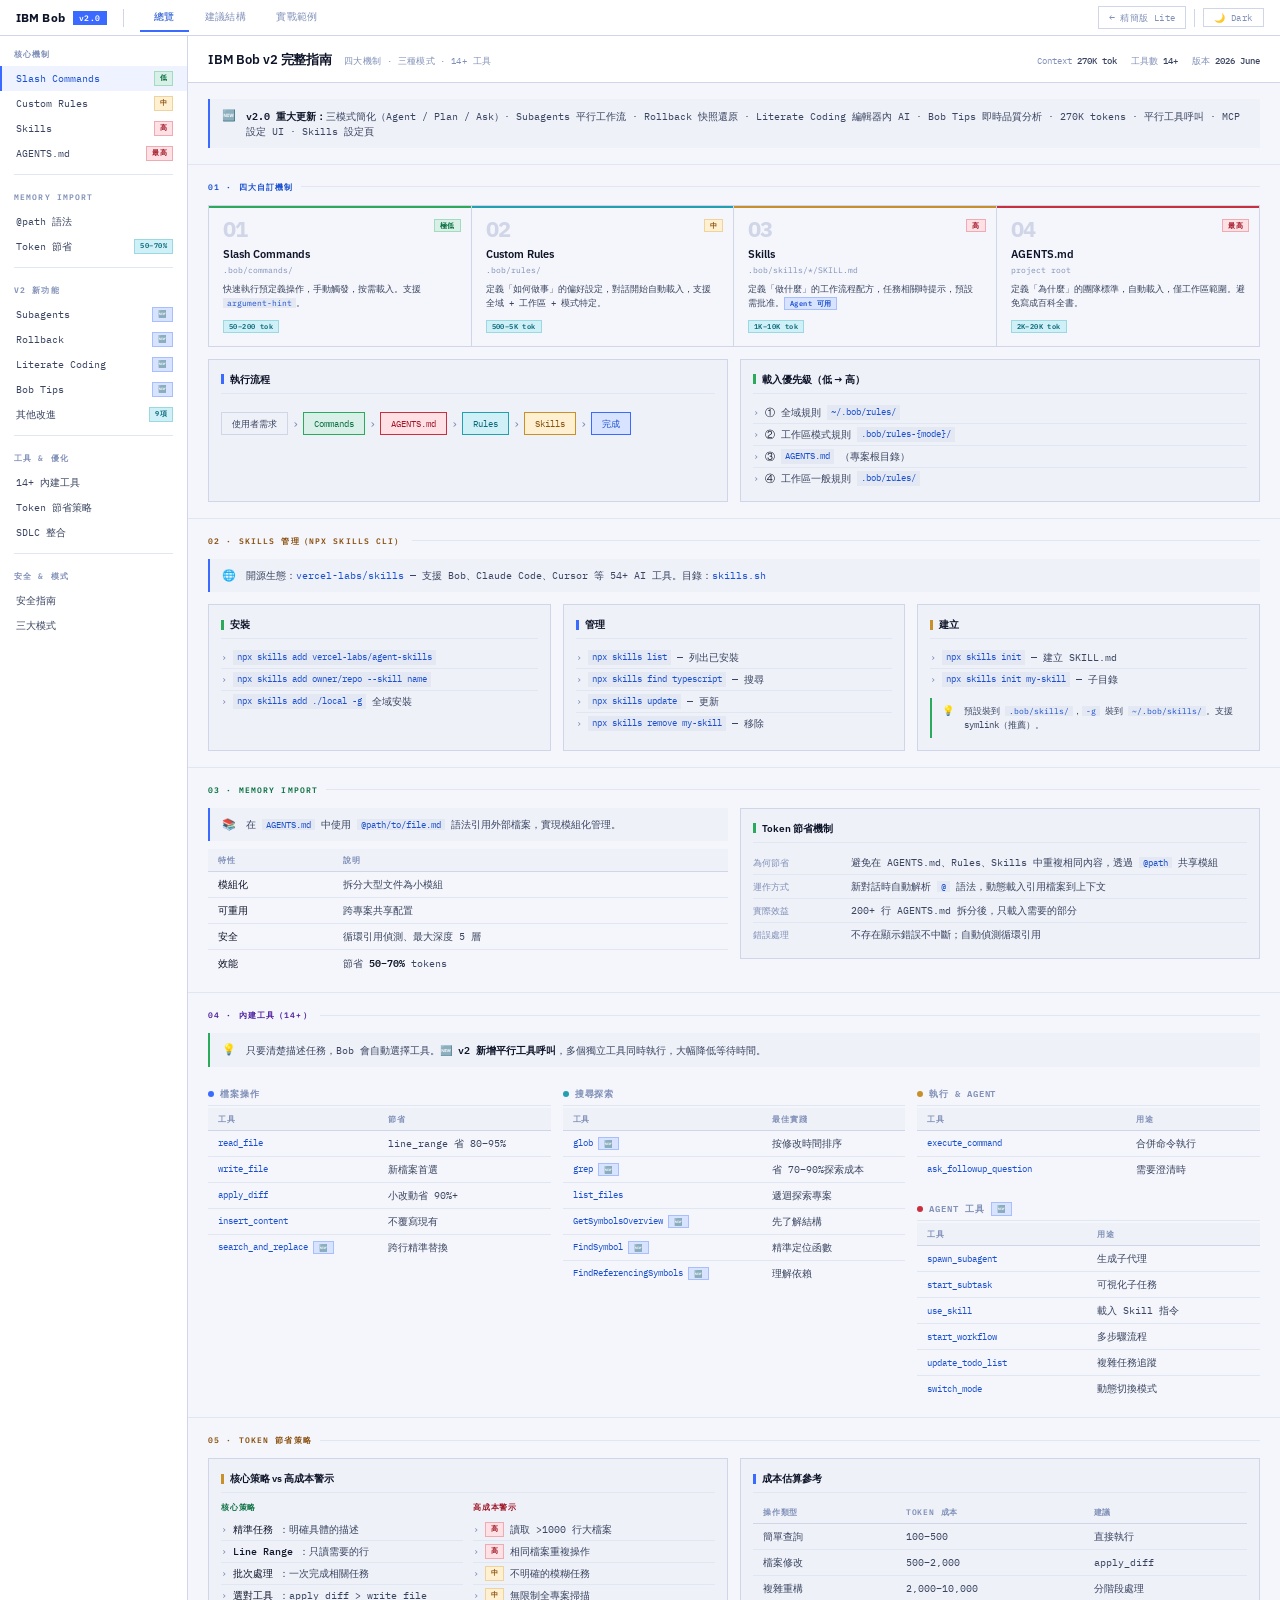
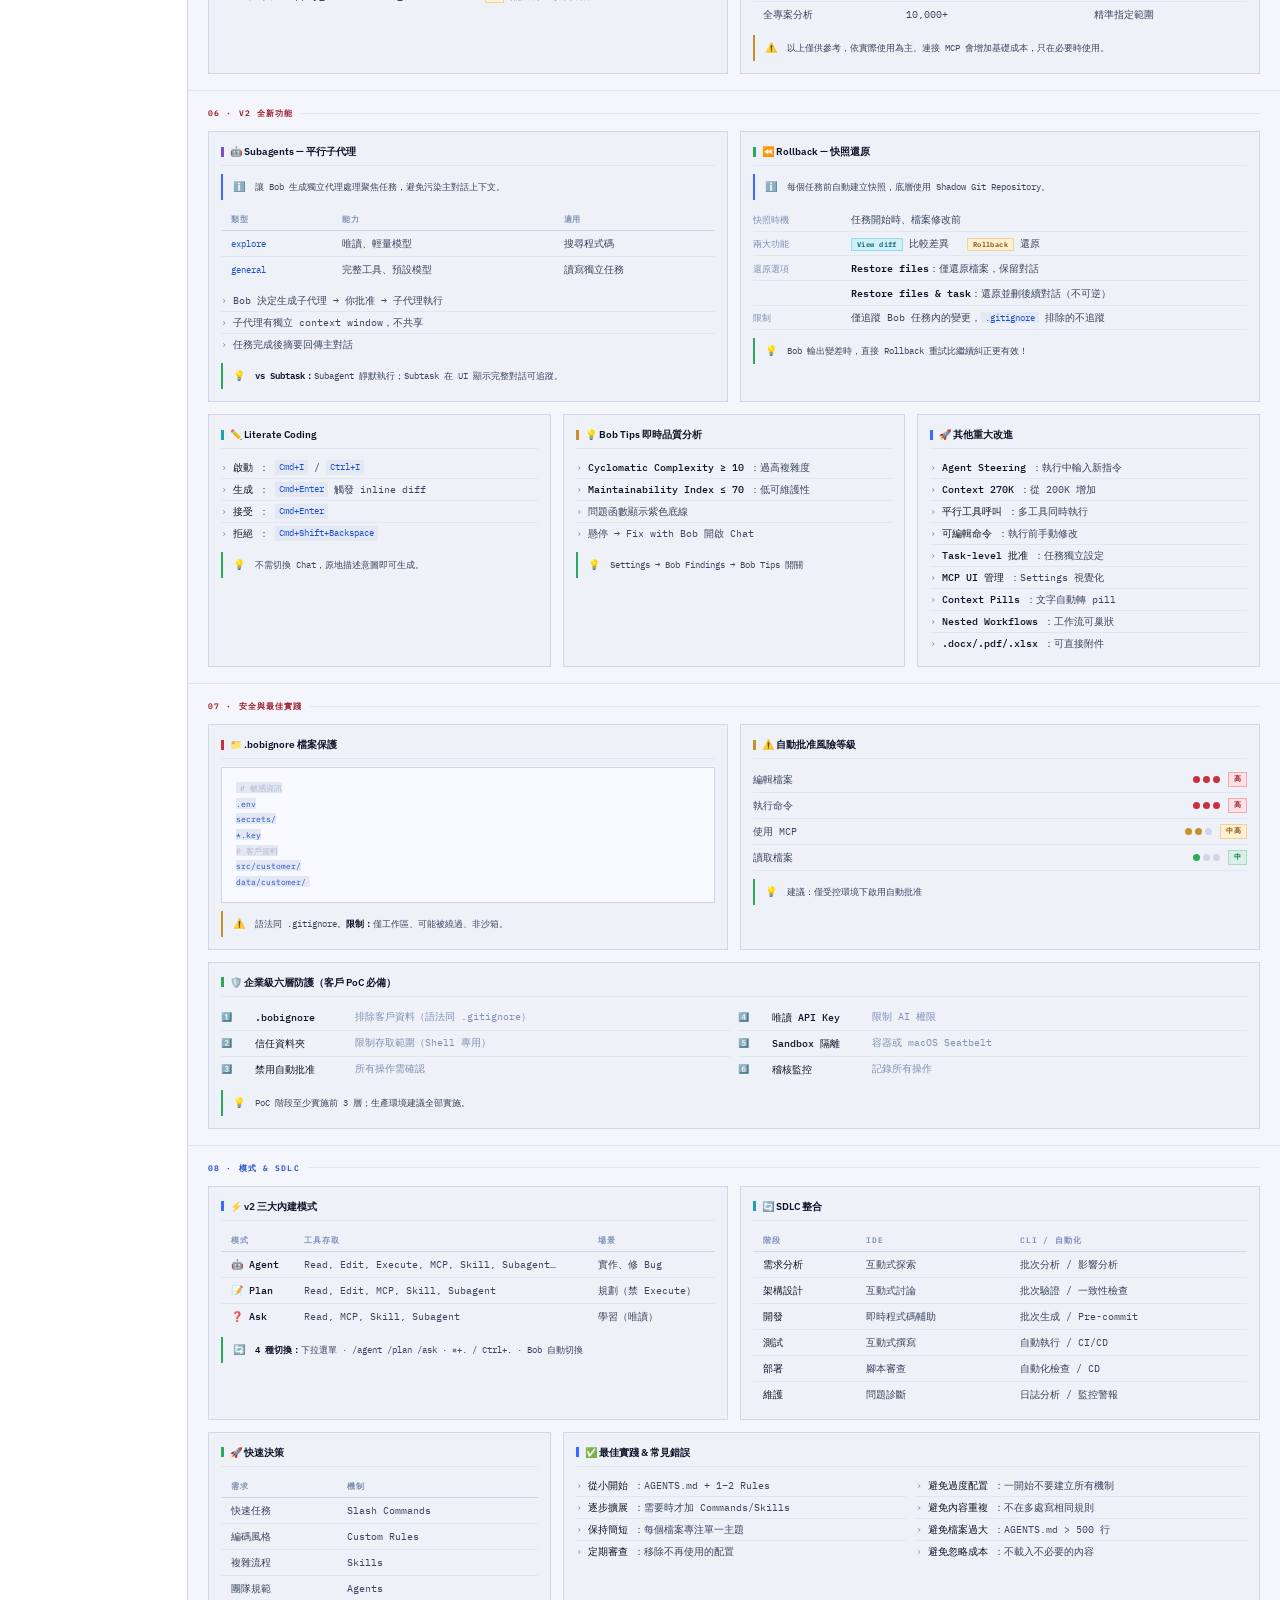
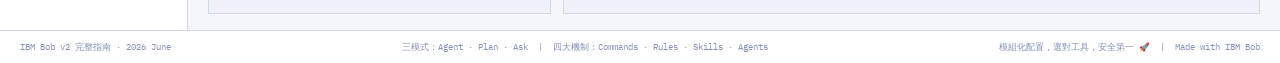
==== bob-full-ver.html @ 1836954d "revise contents to v2 version" ====
<!DOCTYPE html>
<html lang="zh-TW">
<head>
<meta charset="UTF-8">
<meta name="viewport" content="width=device-width, initial-scale=1.0">
<title>IBM Bob v2 完整指南</title>
<link rel="preconnect" href="https://fonts.googleapis.com">
<link rel="stylesheet" href="https://fonts.googleapis.com/css2?family=IBM+Plex+Mono:wght@400;500;600&family=IBM+Plex+Sans:wght@300;400;500;600;700&display=swap">
<style>
/* ═══════════════════════════════════════════
   DATA DENSE — IBM Carbon–anchored dashboard
   ═══════════════════════════════════════════ */
:root {
  --bg:        #111318;
  --bg-1:      #161820;
  --bg-2:      #1c1f28;
  --bg-3:      #222530;
  --border:    #272b38;
  --border-2:  #1e2230;
  --text:      #ccd6f6;
  --text-2:    #8892b0;
  --text-3:    #4a5478;
  --blue:      #3a6aff;
  --blue-dim:  #1a2a5a;
  --blue-lt:   #8ab4ff;
  --green:     #2aaa5a;
  --green-dim: #0a2a18;
  --green-lt:  #5adda0;
  --amber:     #c8902a;
  --amber-dim: #2a1e08;
  --amber-lt:  #f0c060;
  --red:       #c83040;
  --red-dim:   #2a0e14;
  --red-lt:    #ff7088;
  --purple:    #7a50cc;
  --purple-dim:#1e1230;
  --purple-lt: #b090ff;
  --teal:      #20a0b0;
  --teal-dim:  #082028;
  --teal-lt:   #60d0e0;
  --mono: 'IBM Plex Mono', monospace;
  --sans: 'IBM Plex Sans', sans-serif;
  --sidebar-w: 188px;
  --toolbar-h: 36px;
}

*, *::before, *::after { box-sizing: border-box; margin: 0; padding: 0; }
html { height: 100%; }

body {
  font-family: var(--mono);
  font-size: 11px;
  line-height: 1.5;
  color: var(--text);
  background: var(--bg);
  min-height: 100vh;
  display: flex;
  flex-direction: column;
}

/* ══ GLOBAL TOOLBAR ══ */
.g-toolbar {
  height: var(--toolbar-h);
  background: var(--bg-1);
  border-bottom: 1px solid var(--border);
  display: flex;
  align-items: center;
  padding: 0 16px;
  gap: 16px;
  flex-shrink: 0;
  position: sticky;
  top: 0;
  z-index: 100;
}

.g-logo {
  font-family: var(--sans);
  font-size: 12px;
  font-weight: 700;
  color: var(--text);
  letter-spacing: .01em;
  display: flex;
  align-items: center;
  gap: 8px;
  flex-shrink: 0;
}
.g-logo-badge {
  background: var(--blue);
  color: #fff;
  font-family: var(--mono);
  font-size: 8px;
  font-weight: 600;
  padding: 1px 6px;
  letter-spacing: .06em;
}

.g-sep { width: 1px; height: 18px; background: var(--border); flex-shrink: 0; }

.g-tabs { display: flex; gap: 2px; flex: 1; }
.g-tab {
  padding: 6px 14px;
  font-family: var(--mono);
  font-size: 10px;
  color: var(--text-3);
  cursor: pointer;
  border-bottom: 2px solid transparent;
  letter-spacing: .04em;
  white-space: nowrap;
  transition: color .15s, border-color .15s;
}
.g-tab:hover { color: var(--text-2); }
.g-tab.active { color: var(--blue-lt); border-bottom-color: var(--blue); }

.g-actions { display: flex; align-items: center; gap: 8px; margin-left: auto; }

.g-lite-link {
  font-family: var(--mono);
  font-size: 9px;
  color: var(--text-3);
  text-decoration: none;
  border: 1px solid var(--border);
  padding: 3px 10px;
  letter-spacing: .04em;
  display: flex;
  align-items: center;
  gap: 5px;
  transition: color .15s, border-color .15s;
  white-space: nowrap;
}
.g-lite-link:hover { color: var(--text); border-color: var(--text-3); text-decoration: none; }
.g-lite-link .arrow { font-size: 10px; transition: transform .15s; }
.g-lite-link:hover .arrow { transform: translateX(-3px); }

.g-btn {
  font-family: var(--mono);
  font-size: 9px;
  color: var(--text-3);
  background: transparent;
  border: 1px solid var(--border);
  padding: 3px 10px;
  cursor: pointer;
  letter-spacing: .06em;
  transition: color .15s, border-color .15s;
}
.g-btn:hover { color: var(--text); border-color: var(--text-3); }
.g-btn.active { color: var(--blue-lt); border-color: var(--blue-dim); background: var(--blue-dim); }

/* ══ LAYOUT SHELL ══ */
.shell {
  display: flex;
  flex: 1;
  overflow: hidden;
  min-height: 0;
}

/* ══ SIDEBAR ══ */
.sidebar {
  width: var(--sidebar-w);
  background: var(--bg-1);
  border-right: 1px solid var(--border);
  flex-shrink: 0;
  overflow-y: auto;
  display: flex;
  flex-direction: column;
}

.sb-section { padding: 12px 0 4px; }

.sb-head {
  font-family: var(--mono);
  font-size: 8px;
  font-weight: 600;
  letter-spacing: .14em;
  text-transform: uppercase;
  color: var(--text-3);
  padding: 0 14px 6px;
}

.sb-item {
  display: flex;
  align-items: center;
  justify-content: space-between;
  padding: 5px 14px;
  font-size: 10px;
  color: var(--text-2);
  cursor: pointer;
  border-left: 2px solid transparent;
  transition: background .1s, color .1s;
  gap: 6px;
}
.sb-item:hover { background: var(--bg-2); color: var(--text); }
.sb-item.active { color: var(--blue-lt); border-left-color: var(--blue); background: color-mix(in srgb, var(--blue) 8%, transparent); }

.sb-item__label { flex: 1; min-width: 0; overflow: hidden; text-overflow: ellipsis; white-space: nowrap; }

.badge {
  font-size: 7px;
  font-weight: 600;
  padding: 1px 5px;
  letter-spacing: .06em;
  flex-shrink: 0;
  font-family: var(--mono);
}
.badge-low    { background: var(--green-dim); color: var(--green-lt); border: 1px solid color-mix(in srgb, var(--green) 30%, transparent); }
.badge-med    { background: var(--amber-dim); color: var(--amber-lt); border: 1px solid color-mix(in srgb, var(--amber) 30%, transparent); }
.badge-high   { background: var(--red-dim);   color: var(--red-lt);   border: 1px solid color-mix(in srgb, var(--red)   30%, transparent); }
.badge-new    { background: var(--blue-dim);  color: var(--blue-lt);  border: 1px solid color-mix(in srgb, var(--blue)  30%, transparent); }
.badge-info   { background: var(--teal-dim);  color: var(--teal-lt);  border: 1px solid color-mix(in srgb, var(--teal)  30%, transparent); }
.badge-purple { background: var(--purple-dim);color: var(--purple-lt);border: 1px solid color-mix(in srgb, var(--purple)30%, transparent); }

.sb-divider { height: 1px; background: var(--border-2); margin: 4px 14px; }

/* ══ MAIN CONTENT ══ */
.main {
  flex: 1;
  overflow-y: auto;
  padding: 0;
  min-width: 0;
}

/* Tab panes */
.pane { display: none; }
.pane.active { display: block; }

/* ══ PANE HEADER ══ */
.pane-header {
  padding: 14px 20px 12px;
  border-bottom: 1px solid var(--border);
  display: flex;
  align-items: baseline;
  gap: 12px;
  background: var(--bg-1);
  position: sticky;
  top: 0;
  z-index: 10;
}
.pane-title {
  font-family: var(--sans);
  font-size: 13px;
  font-weight: 600;
  color: var(--text);
  letter-spacing: -.01em;
}
.pane-sub {
  font-size: 9px;
  color: var(--text-3);
  letter-spacing: .04em;
}
.pane-stats { display: flex; gap: 14px; margin-left: auto; align-items: center; }
.stat { font-size: 9px; color: var(--text-3); display: flex; gap: 5px; }
.stat strong { color: var(--text-2); font-weight: 500; }

/* ══ CONTENT SECTIONS ══ */
.section { padding: 16px 20px; border-bottom: 1px solid var(--border-2); }
.section:last-child { border-bottom: none; }

.section-label {
  font-size: 8px;
  font-weight: 600;
  letter-spacing: .14em;
  text-transform: uppercase;
  color: var(--text-3);
  margin-bottom: 12px;
  display: flex;
  align-items: center;
  gap: 8px;
}
.section-label::after { content: ''; flex: 1; height: 1px; background: var(--border-2); }
.section-label--blue   { color: var(--blue-lt);   }
.section-label--green  { color: var(--green-lt);  }
.section-label--amber  { color: var(--amber-lt);  }
.section-label--red    { color: var(--red-lt);    }
.section-label--purple { color: var(--purple-lt); }
.section-label--teal   { color: var(--teal-lt);   }

/* ══ MECHANISM STRIP ══ */
.mech-strip {
  display: grid;
  grid-template-columns: repeat(4, 1fr);
  gap: 0;
  border: 1px solid var(--border);
}
.mech-cell {
  padding: 12px 14px;
  border-right: 1px solid var(--border);
  position: relative;
}
.mech-cell:last-child { border-right: none; }
.mech-cell::before {
  content: '';
  position: absolute;
  top: 0; left: 0; right: 0;
  height: 2px;
}
.mech-cell--cmd::before   { background: var(--green);  }
.mech-cell--rule::before  { background: var(--teal);   }
.mech-cell--skill::before { background: var(--amber);  }
.mech-cell--agent::before { background: var(--red);    }

.mech-num {
  font-family: var(--sans);
  font-size: 22px;
  font-weight: 700;
  color: var(--border);
  line-height: 1;
  margin-bottom: 6px;
  letter-spacing: -.04em;
}
.mech-title {
  font-family: var(--sans);
  font-size: 11px;
  font-weight: 600;
  color: var(--text);
  margin-bottom: 2px;
}
.mech-path {
  font-size: 8px;
  color: var(--text-3);
  margin-bottom: 6px;
  font-family: var(--mono);
}
.mech-desc {
  font-size: 9px;
  color: var(--text-2);
  line-height: 1.5;
  margin-bottom: 8px;
}
.mech-cost { position: absolute; top: 10px; right: 10px; }

/* ══ DATA TABLE ══ */
.dtable {
  width: 100%;
  border-collapse: collapse;
  font-size: 10px;
}
.dtable th {
  text-align: left;
  font-family: var(--mono);
  font-size: 8px;
  font-weight: 600;
  letter-spacing: .1em;
  text-transform: uppercase;
  color: var(--text-3);
  padding: 5px 10px;
  border-bottom: 1px solid var(--border);
  background: var(--bg-2);
  white-space: nowrap;
}
.dtable td {
  padding: 5px 10px;
  border-bottom: 1px solid var(--border-2);
  color: var(--text-2);
  vertical-align: middle;
  font-size: 10px;
}
.dtable tr:last-child td { border-bottom: none; }
.dtable tr:hover td { background: var(--bg-2); }
.dtable td.key { color: var(--blue-lt); font-family: var(--mono); font-size: 9px; }
.dtable td.em { color: var(--text); font-weight: 500; }

/* ══ INFO GRID ══ */
.info-grid {
  display: grid;
  grid-template-columns: 1fr 1fr;
  gap: 12px;
}
.info-grid-3 { grid-template-columns: 1fr 1fr 1fr; }
.info-grid-4 { grid-template-columns: repeat(4,1fr); }

.info-block {
  background: var(--bg-2);
  border: 1px solid var(--border);
  padding: 12px;
}
.info-block__head {
  font-family: var(--sans);
  font-size: 10px;
  font-weight: 600;
  color: var(--text);
  margin-bottom: 8px;
  padding-bottom: 6px;
  border-bottom: 1px solid var(--border-2);
  display: flex;
  align-items: center;
  gap: 6px;
}
.info-block__head::before {
  content: '';
  display: inline-block;
  width: 3px;
  height: 10px;
  flex-shrink: 0;
}
.ib--blue   .info-block__head::before { background: var(--blue);   }
.ib--green  .info-block__head::before { background: var(--green);  }
.ib--amber  .info-block__head::before { background: var(--amber);  }
.ib--red    .info-block__head::before { background: var(--red);    }
.ib--purple .info-block__head::before { background: var(--purple); }
.ib--teal   .info-block__head::before { background: var(--teal);   }

/* ══ KV ROWS ══ */
.kv { display: flex; gap: 8px; padding: 4px 0; border-bottom: 1px solid var(--border-2); align-items: baseline; font-size: 10px; }
.kv:last-child { border-bottom: none; }
.kv__k { font-size: 9px; color: var(--text-3); flex-shrink: 0; min-width: 90px; font-family: var(--mono); }
.kv__v { color: var(--text-2); flex: 1; }

/* ══ INLINE LIST ══ */
.ilist { list-style: none; padding: 0; }
.ilist li { padding: 3px 0; border-bottom: 1px solid var(--border-2); font-size: 10px; color: var(--text-2); line-height: 1.5; display: flex; gap: 6px; }
.ilist li:last-child { border-bottom: none; }
.ilist li::before { content: '›'; color: var(--text-3); flex-shrink: 0; }
.ilist li strong { color: var(--text); font-weight: 500; }

/* ══ CALLOUT ══ */
.callout {
  display: flex;
  gap: 10px;
  padding: 9px 12px;
  border-left: 2px solid;
  background: var(--bg-2);
  font-size: 10px;
  color: var(--text-2);
  line-height: 1.5;
  margin-bottom: 10px;
}
.callout:last-child { margin-bottom: 0; }
.callout__icon { flex-shrink: 0; font-size: 11px; line-height: 1.4; }
.callout--info    { border-left-color: var(--blue);   }
.callout--tip     { border-left-color: var(--green);  }
.callout--warn    { border-left-color: var(--amber);  }
.callout--danger  { border-left-color: var(--red);    }

/* ══ FLOW ══ */
.flow { display: flex; align-items: center; gap: 4px; flex-wrap: wrap; padding: 10px 0; }
.flow-step {
  font-family: var(--mono);
  font-size: 9px;
  padding: 4px 10px;
  border: 1px solid var(--border);
  background: var(--bg-2);
  color: var(--text-2);
  white-space: nowrap;
}
.flow-step--green  { border-color: var(--green);  color: var(--green-lt);  background: var(--green-dim);  }
.flow-step--red    { border-color: var(--red);    color: var(--red-lt);    background: var(--red-dim);    }
.flow-step--teal   { border-color: var(--teal);   color: var(--teal-lt);   background: var(--teal-dim);   }
.flow-step--amber  { border-color: var(--amber);  color: var(--amber-lt);  background: var(--amber-dim);  }
.flow-step--blue   { border-color: var(--blue);   color: var(--blue-lt);   background: var(--blue-dim);   }
.flow-arrow { color: var(--text-3); font-size: 12px; line-height: 1; }

/* ══ CODE BLOCK ══ */
pre.cb {
  background: var(--bg);
  border: 1px solid var(--border);
  padding: 12px 14px;
  font-family: var(--mono);
  font-size: 9.5px;
  line-height: 1.65;
  overflow-x: auto;
  color: #8892b0;
}
pre.cb .hg { color: #5adda0; }  /* green  */
pre.cb .hb { color: #8ab4ff; }  /* blue   */
pre.cb .ha { color: #f0c060; }  /* amber  */
pre.cb .hr { color: #ff7088; }  /* red    */
pre.cb .hd { color: #3a4060; }  /* dim    */

/* ══ RISK METER ══ */
.risk-row { display: flex; align-items: center; gap: 8px; padding: 5px 0; border-bottom: 1px solid var(--border-2); font-size: 10px; }
.risk-row:last-child { border-bottom: none; }
.risk-label { flex: 1; color: var(--text-2); }
.risk-dots { display: flex; gap: 3px; }
.dot { width: 7px; height: 7px; border-radius: 50%; background: var(--border); }
.dot-r { background: var(--red); }
.dot-a { background: var(--amber); }
.dot-g { background: var(--green); }

/* ══ SEC TIERS ══ */
.sec-tier { display: flex; gap: 10px; padding: 5px 0; border-bottom: 1px solid var(--border-2); font-size: 10px; align-items: center; }
.sec-tier:last-child { border-bottom: none; }
.sec-tier__n { font-family: var(--mono); font-size: 9px; color: var(--green-lt); flex-shrink: 0; width: 24px; }
.sec-tier__t { color: var(--text); font-weight: 500; min-width: 90px; }
.sec-tier__d { color: var(--text-3); font-size: 9.5px; }

/* ══ TOOL ROWS ══ */
.tool-group-head { font-size: 9px; font-weight: 600; letter-spacing: .1em; text-transform: uppercase; color: var(--text-3); padding: 8px 0 4px; margin-bottom: 2px; border-bottom: 1px solid var(--border-2); display: flex; align-items: center; gap: 6px; }
.tool-group-head .dot-accent { width: 6px; height: 6px; border-radius: 50%; flex-shrink: 0; }

/* ══ INLINE CODE ══ */
code { font-family: var(--mono); font-size: .88em; background: var(--bg-3); color: var(--blue-lt); padding: 0 4px; }

/* ══ UTILITIES ══ */
.mb-8  { margin-bottom: 8px; }
.mb-12 { margin-bottom: 12px; }
.mb-16 { margin-bottom: 16px; }
.mt-8  { margin-top: 8px; }
.mt-12 { margin-top: 12px; }
strong { font-weight: 600; color: var(--text); }
a { color: var(--blue-lt); text-decoration: none; }
a:hover { text-decoration: underline; }

/* ══ THEME TOGGLE ══ */
#themeToggle {
  font-family: var(--mono);
  font-size: 9px;
  color: var(--text-3);
  background: transparent;
  border: 1px solid var(--border);
  padding: 3px 10px;
  cursor: pointer;
  letter-spacing: .06em;
  display: flex;
  align-items: center;
  gap: 5px;
  transition: color .15s;
}
#themeToggle:hover { color: var(--text); border-color: var(--text-3); }

/* ══ LIGHT THEME ══ */
body.light {
  --bg:         #f4f6fb;
  --bg-1:       #ffffff;
  --bg-2:       #eef1f8;
  --bg-3:       #e4e8f2;
  --border:     #d0d6e8;
  --border-2:   #e0e6f2;
  --text:       #0e1428;
  --text-2:     #3a4460;
  --text-3:     #8090b8;
  --blue-lt:    #1a50d0;
  --blue-dim:   #d8e4ff;
  --green-lt:   #0a7040;
  --green-dim:  #d8f0e8;
  --amber-lt:   #8a5010;
  --amber-dim:  #fef0d0;
  --red-lt:     #a01828;
  --red-dim:    #ffe0e4;
  --purple-lt:  #5020a0;
  --purple-dim: #ede0ff;
  --teal-lt:    #086878;
  --teal-dim:   #d0f0f8;
}
body.light code { background: var(--bg-3); color: var(--blue-lt); }
body.light pre.cb { color: #3a4460; background: #f8faff; }
body.light pre.cb .hg { color: #0a7040; }
body.light pre.cb .hb { color: #1a50d0; }
body.light pre.cb .ha { color: #8a5010; }
body.light pre.cb .hr { color: #a01828; }
body.light pre.cb .hd { color: #b0b8d0; }

/* ══ SCROLLBAR ══ */
::-webkit-scrollbar { width: 5px; height: 5px; }
::-webkit-scrollbar-track { background: var(--bg); }
::-webkit-scrollbar-thumb { background: var(--border); }
::-webkit-scrollbar-thumb:hover { background: var(--text-3); }

/* ══ FOOTER ══ */
.site-footer {
  background: var(--bg-1);
  border-top: 1px solid var(--border);
  padding: 10px 20px;
  display: flex;
  justify-content: space-between;
  align-items: center;
  font-family: var(--mono);
  font-size: 8.5px;
  color: var(--text-3);
  flex-wrap: wrap;
  gap: 8px;
  flex-shrink: 0;
}
</style>
</head>
<body>

<!-- ══ GLOBAL TOOLBAR ══ -->
<div class="g-toolbar">
  <div class="g-logo">
    <span>IBM Bob</span>
    <span class="g-logo-badge">v2.0</span>
  </div>
  <div class="g-sep"></div>
  <div class="g-tabs">
    <div class="g-tab active" onclick="switchTab('overview',this)">總覽</div>
    <div class="g-tab" onclick="switchTab('structure',this)">建議結構</div>
    <div class="g-tab" onclick="switchTab('examples',this)">實戰範例</div>
  </div>
  <div class="g-actions">
    <a href="bob-lite-ver.html" class="g-lite-link"><span class="arrow">←</span> 精簡版 Lite</a>
    <div class="g-sep"></div>
    <button id="themeToggle" onclick="toggleTheme()"><span id="themeIcon">☀️</span><span id="themeLabel">Light</span></button>
  </div>
</div>

<!-- ══ LAYOUT SHELL ══ -->
<div class="shell">

  <!-- ── SIDEBAR ── -->
  <nav class="sidebar">
    <div class="sb-section">
      <div class="sb-head">核心機制</div>
      <div class="sb-item active" onclick="scrollTo_('#mech')"><span class="sb-item__label">Slash Commands</span><span class="badge badge-low">低</span></div>
      <div class="sb-item" onclick="scrollTo_('#rules')"><span class="sb-item__label">Custom Rules</span><span class="badge badge-med">中</span></div>
      <div class="sb-item" onclick="scrollTo_('#skills')"><span class="sb-item__label">Skills</span><span class="badge badge-high">高</span></div>
      <div class="sb-item" onclick="scrollTo_('#agents')"><span class="sb-item__label">AGENTS.md</span><span class="badge badge-high">最高</span></div>
    </div>
    <div class="sb-divider"></div>
    <div class="sb-section">
      <div class="sb-head">Memory Import</div>
      <div class="sb-item" onclick="scrollTo_('#memory')"><span class="sb-item__label">@path 語法</span></div>
      <div class="sb-item" onclick="scrollTo_('#memory')"><span class="sb-item__label">Token 節省</span><span class="badge badge-info">50–70%</span></div>
    </div>
    <div class="sb-divider"></div>
    <div class="sb-section">
      <div class="sb-head">v2 新功能</div>
      <div class="sb-item" onclick="scrollTo_('#subagents')"><span class="sb-item__label">Subagents</span><span class="badge badge-new">🆕</span></div>
      <div class="sb-item" onclick="scrollTo_('#rollback')"><span class="sb-item__label">Rollback</span><span class="badge badge-new">🆕</span></div>
      <div class="sb-item" onclick="scrollTo_('#literate')"><span class="sb-item__label">Literate Coding</span><span class="badge badge-new">🆕</span></div>
      <div class="sb-item" onclick="scrollTo_('#bobtips')"><span class="sb-item__label">Bob Tips</span><span class="badge badge-new">🆕</span></div>
      <div class="sb-item" onclick="scrollTo_('#misc-v2')"><span class="sb-item__label">其他改進</span><span class="badge badge-info">9項</span></div>
    </div>
    <div class="sb-divider"></div>
    <div class="sb-section">
      <div class="sb-head">工具 & 優化</div>
      <div class="sb-item" onclick="scrollTo_('#tools')"><span class="sb-item__label">14+ 內建工具</span></div>
      <div class="sb-item" onclick="scrollTo_('#token')"><span class="sb-item__label">Token 節省策略</span></div>
      <div class="sb-item" onclick="scrollTo_('#sdlc')"><span class="sb-item__label">SDLC 整合</span></div>
    </div>
    <div class="sb-divider"></div>
    <div class="sb-section">
      <div class="sb-head">安全 & 模式</div>
      <div class="sb-item" onclick="scrollTo_('#security')"><span class="sb-item__label">安全指南</span></div>
      <div class="sb-item" onclick="scrollTo_('#modes')"><span class="sb-item__label">三大模式</span></div>
    </div>
  </nav>

  <!-- ── MAIN ── -->
  <main class="main" id="mainContent">

    <!-- ════ PANE: 總覽 ════ -->
    <div id="pane-overview" class="pane active">

      <div class="pane-header">
        <span class="pane-title">IBM Bob v2 完整指南</span>
        <span class="pane-sub">四大機制 · 三種模式 · 14+ 工具</span>
        <div class="pane-stats">
          <div class="stat"><span>Context</span><strong>270K tok</strong></div>
          <div class="stat"><span>工具數</span><strong>14+</strong></div>
          <div class="stat"><span>版本</span><strong>2026 June</strong></div>
        </div>
      </div>

      <!-- v2 公告 -->
      <div class="section">
        <div class="callout callout--new" style="border-left-color:var(--blue)">
          <span class="callout__icon">🆕</span>
          <div><strong>v2.0 重大更新：</strong>三模式簡化（Agent / Plan / Ask）· Subagents 平行工作流 · Rollback 快照還原 · Literate Coding 編輯器內 AI · Bob Tips 即時品質分析 · 270K tokens · 平行工具呼叫 · MCP 設定 UI · Skills 設定頁</div>
        </div>
      </div>

      <!-- 四大機制 -->
      <div class="section" id="mech">
        <div class="section-label section-label--blue">01 · 四大自訂機制</div>
        <div class="mech-strip mb-12">
          <div class="mech-cell mech-cell--cmd">
            <div class="mech-cost"><span class="badge badge-low">極低</span></div>
            <div class="mech-num">01</div>
            <div class="mech-title">Slash Commands</div>
            <div class="mech-path">.bob/commands/</div>
            <div class="mech-desc">快速執行預定義操作，手動觸發，按需載入。支援 <code>argument-hint</code>。</div>
            <span class="badge badge-info">50–200 tok</span>
          </div>
          <div class="mech-cell mech-cell--rule">
            <div class="mech-cost"><span class="badge badge-med">中</span></div>
            <div class="mech-num">02</div>
            <div class="mech-title">Custom Rules</div>
            <div class="mech-path">.bob/rules/</div>
            <div class="mech-desc">定義「如何做事」的偏好設定，對話開始自動載入，支援全域 + 工作區 + 模式特定。</div>
            <span class="badge badge-info">500–5K tok</span>
          </div>
          <div class="mech-cell mech-cell--skill">
            <div class="mech-cost"><span class="badge badge-high">高</span></div>
            <div class="mech-num">03</div>
            <div class="mech-title">Skills</div>
            <div class="mech-path">.bob/skills/*/SKILL.md</div>
            <div class="mech-desc">定義「做什麼」的工作流程配方，任務相關時提示，預設需批准。<span class="badge badge-new">Agent 可用</span></div>
            <span class="badge badge-info">1K–10K tok</span>
          </div>
          <div class="mech-cell mech-cell--agent">
            <div class="mech-cost"><span class="badge badge-high">最高</span></div>
            <div class="mech-num">04</div>
            <div class="mech-title">AGENTS.md</div>
            <div class="mech-path">project root</div>
            <div class="mech-desc">定義「為什麼」的團隊標準，自動載入，僅工作區範圍。避免寫成百科全書。</div>
            <span class="badge badge-info">2K–20K tok</span>
          </div>
        </div>

        <!-- 執行流程 + 載入順序 -->
        <div class="info-grid">
          <div class="info-block ib--blue">
            <div class="info-block__head">執行流程</div>
            <div class="flow">
              <span class="flow-step">使用者需求</span>
              <span class="flow-arrow">›</span>
              <span class="flow-step flow-step--green">Commands</span>
              <span class="flow-arrow">›</span>
              <span class="flow-step flow-step--red">AGENTS.md</span>
              <span class="flow-arrow">›</span>
              <span class="flow-step flow-step--teal">Rules</span>
              <span class="flow-arrow">›</span>
              <span class="flow-step flow-step--amber">Skills</span>
              <span class="flow-arrow">›</span>
              <span class="flow-step flow-step--blue">完成</span>
            </div>
          </div>
          <div class="info-block ib--green">
            <div class="info-block__head">載入優先級（低 → 高）</div>
            <ul class="ilist">
              <li><strong>①</strong> 全域規則 <code>~/.bob/rules/</code></li>
              <li><strong>②</strong> 工作區模式規則 <code>.bob/rules-{mode}/</code></li>
              <li><strong>③</strong> <code>AGENTS.md</code>（專案根目錄）</li>
              <li><strong>④</strong> 工作區一般規則 <code>.bob/rules/</code></li>
            </ul>
          </div>
        </div>
      </div>

      <!-- Skills CLI -->
      <div class="section" id="skills">
        <div class="section-label section-label--amber">02 · Skills 管理（npx skills CLI）</div>
        <div class="callout callout--info mb-12">
          <span class="callout__icon">🌐</span>
          <div>開源生態：<a href="https://github.com/vercel-labs/skills" target="_blank">vercel-labs/skills</a> — 支援 Bob、Claude Code、Cursor 等 54+ AI 工具。目錄：<a href="https://skills.sh" target="_blank">skills.sh</a></div>
        </div>
        <div class="info-grid info-grid-3">
          <div class="info-block ib--green">
            <div class="info-block__head">安裝</div>
            <ul class="ilist">
              <li><code>npx skills add vercel-labs/agent-skills</code></li>
              <li><code>npx skills add owner/repo --skill name</code></li>
              <li><code>npx skills add ./local -g</code> 全域安裝</li>
            </ul>
          </div>
          <div class="info-block ib--blue">
            <div class="info-block__head">管理</div>
            <ul class="ilist">
              <li><code>npx skills list</code> — 列出已安裝</li>
              <li><code>npx skills find typescript</code> — 搜尋</li>
              <li><code>npx skills update</code> — 更新</li>
              <li><code>npx skills remove my-skill</code> — 移除</li>
            </ul>
          </div>
          <div class="info-block ib--amber">
            <div class="info-block__head">建立</div>
            <ul class="ilist">
              <li><code>npx skills init</code> — 建立 SKILL.md</li>
              <li><code>npx skills init my-skill</code> — 子目錄</li>
            </ul>
            <div class="callout callout--tip mt-8 mb-0" style="padding:6px 10px;font-size:9px">
              <span class="callout__icon" style="font-size:10px">💡</span>
              <div>預設裝到 <code>.bob/skills/</code>，<code>-g</code> 裝到 <code>~/.bob/skills/</code>。支援 symlink（推薦）。</div>
            </div>
          </div>
        </div>
      </div>

      <!-- Memory Import -->
      <div class="section" id="memory">
        <div class="section-label section-label--green">03 · Memory Import</div>
        <div class="info-grid">
          <div>
            <div class="callout callout--info mb-8">
              <span class="callout__icon">📚</span>
              <div>在 <code>AGENTS.md</code> 中使用 <code>@path/to/file.md</code> 語法引用外部檔案，實現模組化管理。</div>
            </div>
            <table class="dtable">
              <thead><tr><th>特性</th><th>說明</th></tr></thead>
              <tbody>
                <tr><td class="em">模組化</td><td>拆分大型文件為小模組</td></tr>
                <tr><td class="em">可重用</td><td>跨專案共享配置</td></tr>
                <tr><td class="em">安全</td><td>循環引用偵測、最大深度 5 層</td></tr>
                <tr><td class="em">效能</td><td>節省 <strong>50–70%</strong> tokens</td></tr>
              </tbody>
            </table>
          </div>
          <div>
            <div class="info-block ib--green">
              <div class="info-block__head">Token 節省機制</div>
              <div class="kv"><span class="kv__k">為何節省</span><span class="kv__v">避免在 AGENTS.md、Rules、Skills 中重複相同內容，透過 <code>@path</code> 共享模組</span></div>
              <div class="kv"><span class="kv__k">運作方式</span><span class="kv__v">新對話時自動解析 <code>@</code> 語法，動態載入引用檔案到上下文</span></div>
              <div class="kv"><span class="kv__k">實際效益</span><span class="kv__v">200+ 行 AGENTS.md 拆分後，只載入需要的部分</span></div>
              <div class="kv"><span class="kv__k">錯誤處理</span><span class="kv__v">不存在顯示錯誤不中斷；自動偵測循環引用</span></div>
            </div>
          </div>
        </div>
      </div>

      <!-- 工具 -->
      <div class="section" id="tools">
        <div class="section-label section-label--purple">04 · 內建工具（14+）</div>
        <div class="callout callout--tip mb-12">
          <span class="callout__icon">💡</span>
          <div>只要清楚描述任務，Bob 會自動選擇工具。<strong>🆕 v2 新增平行工具呼叫</strong>，多個獨立工具同時執行，大幅降低等待時間。</div>
        </div>
        <div class="info-grid info-grid-3">
          <div>
            <div class="tool-group-head"><span class="dot-accent" style="background:var(--blue)"></span>檔案操作</div>
            <table class="dtable">
              <thead><tr><th>工具</th><th>節省</th></tr></thead>
              <tbody>
                <tr><td class="key">read_file</td><td>line_range 省 80–95%</td></tr>
                <tr><td class="key">write_file</td><td>新檔案首選</td></tr>
                <tr><td class="key">apply_diff</td><td>小改動省 90%+</td></tr>
                <tr><td class="key">insert_content</td><td>不覆寫現有</td></tr>
                <tr><td class="key">search_and_replace <span class="badge badge-new">🆕</span></td><td>跨行精準替換</td></tr>
              </tbody>
            </table>
          </div>
          <div>
            <div class="tool-group-head"><span class="dot-accent" style="background:var(--teal)"></span>搜尋探索</div>
            <table class="dtable">
              <thead><tr><th>工具</th><th>最佳實踐</th></tr></thead>
              <tbody>
                <tr><td class="key">glob <span class="badge badge-new">🆕</span></td><td>按修改時間排序</td></tr>
                <tr><td class="key">grep <span class="badge badge-new">🆕</span></td><td>省 70–90%探索成本</td></tr>
                <tr><td class="key">list_files</td><td>遞迴探索專案</td></tr>
                <tr><td class="key">GetSymbolsOverview <span class="badge badge-new">🆕</span></td><td>先了解結構</td></tr>
                <tr><td class="key">FindSymbol <span class="badge badge-new">🆕</span></td><td>精準定位函數</td></tr>
                <tr><td class="key">FindReferencingSymbols <span class="badge badge-new">🆕</span></td><td>理解依賴</td></tr>
              </tbody>
            </table>
          </div>
          <div>
            <div class="tool-group-head"><span class="dot-accent" style="background:var(--amber)"></span>執行 &amp; Agent</div>
            <table class="dtable mb-12">
              <thead><tr><th>工具</th><th>用途</th></tr></thead>
              <tbody>
                <tr><td class="key">execute_command</td><td>合併命令執行</td></tr>
                <tr><td class="key">ask_followup_question</td><td>需要澄清時</td></tr>
              </tbody>
            </table>
            <div class="tool-group-head"><span class="dot-accent" style="background:var(--red)"></span>Agent 工具 <span class="badge badge-new">🆕</span></div>
            <table class="dtable">
              <thead><tr><th>工具</th><th>用途</th></tr></thead>
              <tbody>
                <tr><td class="key">spawn_subagent</td><td>生成子代理</td></tr>
                <tr><td class="key">start_subtask</td><td>可視化子任務</td></tr>
                <tr><td class="key">use_skill</td><td>載入 Skill 指令</td></tr>
                <tr><td class="key">start_workflow</td><td>多步驟流程</td></tr>
                <tr><td class="key">update_todo_list</td><td>複雜任務追蹤</td></tr>
                <tr><td class="key">switch_mode</td><td>動態切換模式</td></tr>
              </tbody>
            </table>
          </div>
        </div>
      </div>

      <!-- Token -->
      <div class="section" id="token">
        <div class="section-label section-label--amber">05 · Token 節省策略</div>
        <div class="info-grid">
          <div class="info-block ib--amber">
            <div class="info-block__head">核心策略 vs 高成本警示</div>
            <div class="info-grid" style="gap:10px">
              <div>
                <div style="font-size:8px;letter-spacing:.1em;text-transform:uppercase;color:var(--green-lt);margin-bottom:6px;font-weight:600">核心策略</div>
                <ul class="ilist">
                  <li><strong>精準任務</strong>：明確具體的描述</li>
                  <li><strong>Line Range</strong>：只讀需要的行</li>
                  <li><strong>批次處理</strong>：一次完成相關任務</li>
                  <li><strong>選對工具</strong>：apply_diff > write_file</li>
                </ul>
              </div>
              <div>
                <div style="font-size:8px;letter-spacing:.1em;text-transform:uppercase;color:var(--red-lt);margin-bottom:6px;font-weight:600">高成本警示</div>
                <ul class="ilist">
                  <li><span class="badge badge-high">高</span> 讀取 &gt;1000 行大檔案</li>
                  <li><span class="badge badge-high">高</span> 相同檔案重複操作</li>
                  <li><span class="badge badge-med">中</span> 不明確的模糊任務</li>
                  <li><span class="badge badge-med">中</span> 無限制全專案掃描</li>
                </ul>
              </div>
            </div>
          </div>
          <div class="info-block ib--blue">
            <div class="info-block__head">成本估算參考</div>
            <table class="dtable">
              <thead><tr><th>操作類型</th><th>Token 成本</th><th>建議</th></tr></thead>
              <tbody>
                <tr><td>簡單查詢</td><td>100–500</td><td>直接執行</td></tr>
                <tr><td>檔案修改</td><td>500–2,000</td><td>apply_diff</td></tr>
                <tr><td>複雜重構</td><td>2,000–10,000</td><td>分階段處理</td></tr>
                <tr><td>全專案分析</td><td>10,000+</td><td>精準指定範圍</td></tr>
              </tbody>
            </table>
            <div class="callout callout--warn mt-8 mb-0" style="padding:6px 10px;font-size:9px">
              <span class="callout__icon" style="font-size:10px">⚠️</span>
              <div>以上僅供參考，依實際使用為主。連接 MCP 會增加基礎成本，只在必要時使用。</div>
            </div>
          </div>
        </div>
      </div>

      <!-- v2 新功能 -->
      <div class="section" id="subagents">
        <div class="section-label section-label--red">06 · v2 全新功能</div>
        <div class="info-grid mb-12">
          <div class="info-block ib--purple">
            <div class="info-block__head">🤖 Subagents — 平行子代理</div>
            <div class="callout callout--info mb-8" style="padding:6px 10px;font-size:9px">
              <span class="callout__icon" style="font-size:10px">ℹ️</span>
              <div>讓 Bob 生成獨立代理處理聚焦任務，避免污染主對話上下文。</div>
            </div>
            <table class="dtable mb-8">
              <thead><tr><th>類型</th><th>能力</th><th>適用</th></tr></thead>
              <tbody>
                <tr><td class="key">explore</td><td>唯讀、輕量模型</td><td>搜尋程式碼</td></tr>
                <tr><td class="key">general</td><td>完整工具、預設模型</td><td>讀寫獨立任務</td></tr>
              </tbody>
            </table>
            <ul class="ilist">
              <li>Bob 決定生成子代理 → 你批准 → 子代理執行</li>
              <li>子代理有獨立 context window，不共享</li>
              <li>任務完成後摘要回傳主對話</li>
            </ul>
            <div class="callout callout--tip mt-8 mb-0" style="padding:6px 10px;font-size:9px">
              <span class="callout__icon" style="font-size:10px">💡</span>
              <div><strong>vs Subtask：</strong>Subagent 靜默執行；Subtask 在 UI 顯示完整對話可追蹤。</div>
            </div>
          </div>
          <div class="info-block ib--green" id="rollback">
            <div class="info-block__head">⏪ Rollback — 快照還原</div>
            <div class="callout callout--info mb-8" style="padding:6px 10px;font-size:9px">
              <span class="callout__icon" style="font-size:10px">ℹ️</span>
              <div>每個任務前自動建立快照，底層使用 Shadow Git Repository。</div>
            </div>
            <div class="kv"><span class="kv__k">快照時機</span><span class="kv__v">任務開始時、檔案修改前</span></div>
            <div class="kv"><span class="kv__k">兩大功能</span><span class="kv__v"><span class="badge badge-info">View diff</span> 比較差異 &nbsp; <span class="badge badge-med">Rollback</span> 還原</span></div>
            <div class="kv"><span class="kv__k">還原選項</span><span class="kv__v"><strong>Restore files</strong>：僅還原檔案，保留對話</span></div>
            <div class="kv"><span class="kv__k"></span><span class="kv__v"><strong>Restore files &amp; task</strong>：還原並刪後續對話（不可逆）</span></div>
            <div class="kv"><span class="kv__k">限制</span><span class="kv__v">僅追蹤 Bob 任務內的變更，<code>.gitignore</code> 排除的不追蹤</span></div>
            <div class="callout callout--tip mt-8 mb-0" style="padding:6px 10px;font-size:9px">
              <span class="callout__icon" style="font-size:10px">💡</span>
              <div>Bob 輸出變差時，直接 Rollback 重試比繼續糾正更有效！</div>
            </div>
          </div>
        </div>
        <div class="info-grid info-grid-3">
          <div class="info-block ib--teal" id="literate">
            <div class="info-block__head">✏️ Literate Coding</div>
            <ul class="ilist">
              <li><strong>啟動</strong>：<code>Cmd+I</code> / <code>Ctrl+I</code></li>
              <li><strong>生成</strong>：<code>Cmd+Enter</code> 觸發 inline diff</li>
              <li><strong>接受</strong>：<code>Cmd+Enter</code></li>
              <li><strong>拒絕</strong>：<code>Cmd+Shift+Backspace</code></li>
            </ul>
            <div class="callout callout--tip mt-8 mb-0" style="padding:6px 10px;font-size:9px">
              <span class="callout__icon" style="font-size:10px">💡</span>
              <div>不需切換 Chat，原地描述意圖即可生成。</div>
            </div>
          </div>
          <div class="info-block ib--amber" id="bobtips">
            <div class="info-block__head">💡 Bob Tips 即時品質分析</div>
            <ul class="ilist">
              <li><strong>Cyclomatic Complexity ≥ 10</strong>：過高複雜度</li>
              <li><strong>Maintainability Index ≤ 70</strong>：低可維護性</li>
              <li>問題函數顯示紫色底線</li>
              <li>懸停 → Fix with Bob 開啟 Chat</li>
            </ul>
            <div class="callout callout--tip mt-8 mb-0" style="padding:6px 10px;font-size:9px">
              <span class="callout__icon" style="font-size:10px">💡</span>
              <div>Settings → Bob Findings → Bob Tips 開關</div>
            </div>
          </div>
          <div class="info-block ib--blue" id="misc-v2">
            <div class="info-block__head">🚀 其他重大改進</div>
            <ul class="ilist">
              <li><strong>Agent Steering</strong>：執行中輸入新指令</li>
              <li><strong>Context 270K</strong>：從 200K 增加</li>
              <li><strong>平行工具呼叫</strong>：多工具同時執行</li>
              <li><strong>可編輯命令</strong>：執行前手動修改</li>
              <li><strong>Task-level 批准</strong>：任務獨立設定</li>
              <li><strong>MCP UI 管理</strong>：Settings 視覺化</li>
              <li><strong>Context Pills</strong>：文字自動轉 pill</li>
              <li><strong>Nested Workflows</strong>：工作流可巢狀</li>
              <li><strong>.docx/.pdf/.xlsx</strong>：可直接附件</li>
            </ul>
          </div>
        </div>
      </div>

      <!-- 安全 -->
      <div class="section" id="security">
        <div class="section-label section-label--red">07 · 安全與最佳實踐</div>
        <div class="info-grid mb-12">
          <div class="info-block ib--red">
            <div class="info-block__head">📁 .bobignore 檔案保護</div>
            <pre class="cb"><code><span class="hd"># 敏感資訊</span>
.env
secrets/
*.key
<span class="hd"># 客戶資料</span>
src/customer/
data/customer/</code></pre>
            <div class="callout callout--warn mt-8 mb-0" style="padding:6px 10px;font-size:9px">
              <span class="callout__icon" style="font-size:10px">⚠️</span>
              <div>語法同 .gitignore。<strong>限制：</strong>僅工作區、可能被繞過、非沙箱。</div>
            </div>
          </div>
          <div class="info-block ib--amber">
            <div class="info-block__head">⚠️ 自動批准風險等級</div>
            <div class="risk-row"><span class="risk-label">編輯檔案</span><div class="risk-dots"><div class="dot dot-r"></div><div class="dot dot-r"></div><div class="dot dot-r"></div></div><span class="badge badge-high">高</span></div>
            <div class="risk-row"><span class="risk-label">執行命令</span><div class="risk-dots"><div class="dot dot-r"></div><div class="dot dot-r"></div><div class="dot dot-r"></div></div><span class="badge badge-high">高</span></div>
            <div class="risk-row"><span class="risk-label">使用 MCP</span><div class="risk-dots"><div class="dot dot-a"></div><div class="dot dot-a"></div><div class="dot"></div></div><span class="badge badge-med">中高</span></div>
            <div class="risk-row"><span class="risk-label">讀取檔案</span><div class="risk-dots"><div class="dot dot-g"></div><div class="dot"></div><div class="dot"></div></div><span class="badge badge-low">中</span></div>
            <div class="callout callout--tip mt-8 mb-0" style="padding:6px 10px;font-size:9px">
              <span class="callout__icon" style="font-size:10px">💡</span>
              <div>建議：僅受控環境下啟用自動批准</div>
            </div>
          </div>
        </div>
        <div class="info-block ib--green">
          <div class="info-block__head">🛡️ 企業級六層防護（客戶 PoC 必備）</div>
          <div class="info-grid" style="gap:8px">
            <div>
              <div class="sec-tier"><span class="sec-tier__n">1️⃣</span><span class="sec-tier__t">.bobignore</span><span class="sec-tier__d">排除客戶資料（語法同 .gitignore）</span></div>
              <div class="sec-tier"><span class="sec-tier__n">2️⃣</span><span class="sec-tier__t">信任資料夾</span><span class="sec-tier__d">限制存取範圍（Shell 專用）</span></div>
              <div class="sec-tier"><span class="sec-tier__n">3️⃣</span><span class="sec-tier__t">禁用自動批准</span><span class="sec-tier__d">所有操作需確認</span></div>
            </div>
            <div>
              <div class="sec-tier"><span class="sec-tier__n">4️⃣</span><span class="sec-tier__t">唯讀 API Key</span><span class="sec-tier__d">限制 AI 權限</span></div>
              <div class="sec-tier"><span class="sec-tier__n">5️⃣</span><span class="sec-tier__t">Sandbox 隔離</span><span class="sec-tier__d">容器或 macOS Seatbelt</span></div>
              <div class="sec-tier"><span class="sec-tier__n">6️⃣</span><span class="sec-tier__t">稽核監控</span><span class="sec-tier__d">記錄所有操作</span></div>
            </div>
          </div>
          <div class="callout callout--tip mt-8 mb-0" style="padding:6px 10px;font-size:9px">
            <span class="callout__icon" style="font-size:10px">💡</span>
            <div>PoC 階段至少實施前 3 層；生產環境建議全部實施。</div>
          </div>
        </div>
      </div>

      <!-- 模式 & SDLC -->
      <div class="section" id="modes">
        <div class="section-label section-label--blue">08 · 模式 &amp; SDLC</div>
        <div class="info-grid mb-12">
          <div class="info-block ib--blue">
            <div class="info-block__head">⚡ v2 三大內建模式</div>
            <table class="dtable mb-8">
              <thead><tr><th>模式</th><th>工具存取</th><th>場景</th></tr></thead>
              <tbody>
                <tr><td class="em">🤖 Agent</td><td>Read, Edit, Execute, MCP, Skill, Subagent…</td><td>實作、修 Bug</td></tr>
                <tr><td class="em">📝 Plan</td><td>Read, Edit, MCP, Skill, Subagent</td><td>規劃（禁 Execute）</td></tr>
                <tr><td class="em">❓ Ask</td><td>Read, MCP, Skill, Subagent</td><td>學習（唯讀）</td></tr>
              </tbody>
            </table>
            <div class="callout callout--tip mb-0" style="padding:6px 10px;font-size:9px">
              <span class="callout__icon" style="font-size:10px">🔄</span>
              <div><strong>4 種切換：</strong>下拉選單 · /agent /plan /ask · ⌘+. / Ctrl+. · Bob 自動切換</div>
            </div>
          </div>
          <div class="info-block ib--teal" id="sdlc">
            <div class="info-block__head">🔄 SDLC 整合</div>
            <table class="dtable">
              <thead><tr><th>階段</th><th>IDE</th><th>CLI / 自動化</th></tr></thead>
              <tbody>
                <tr><td class="em">需求分析</td><td>互動式探索</td><td>批次分析 / 影響分析</td></tr>
                <tr><td class="em">架構設計</td><td>互動式討論</td><td>批次驗證 / 一致性檢查</td></tr>
                <tr><td class="em">開發</td><td>即時程式碼輔助</td><td>批次生成 / Pre-commit</td></tr>
                <tr><td class="em">測試</td><td>互動式撰寫</td><td>自動執行 / CI/CD</td></tr>
                <tr><td class="em">部署</td><td>腳本審查</td><td>自動化檢查 / CD</td></tr>
                <tr><td class="em">維護</td><td>問題診斷</td><td>日誌分析 / 監控警報</td></tr>
              </tbody>
            </table>
          </div>
        </div>
        <div class="info-grid info-grid-3">
          <div class="info-block ib--green">
            <div class="info-block__head">🚀 快速決策</div>
            <table class="dtable">
              <thead><tr><th>需求</th><th>機制</th></tr></thead>
              <tbody>
                <tr><td>快速任務</td><td>Slash Commands</td></tr>
                <tr><td>編碼風格</td><td>Custom Rules</td></tr>
                <tr><td>複雜流程</td><td>Skills</td></tr>
                <tr><td>團隊規範</td><td>Agents</td></tr>
              </tbody>
            </table>
          </div>
          <div class="info-block ib--blue" style="grid-column:span 2">
            <div class="info-block__head">✅ 最佳實踐 &amp; 常見錯誤</div>
            <div class="info-grid" style="gap:10px">
              <ul class="ilist">
                <li><strong>從小開始</strong>：AGENTS.md + 1–2 Rules</li>
                <li><strong>逐步擴展</strong>：需要時才加 Commands/Skills</li>
                <li><strong>保持簡短</strong>：每個檔案專注單一主題</li>
                <li><strong>定期審查</strong>：移除不再使用的配置</li>
              </ul>
              <ul class="ilist">
                <li><strong>避免過度配置</strong>：一開始不要建立所有機制</li>
                <li><strong>避免內容重複</strong>：不在多處寫相同規則</li>
                <li><strong>避免檔案過大</strong>：AGENTS.md &gt; 500 行</li>
                <li><strong>避免忽略成本</strong>：不載入不必要的內容</li>
              </ul>
            </div>
          </div>
        </div>
      </div>

    </div><!-- /pane-overview -->

    <!-- ════ PANE: 建議結構 ════ -->
    <div id="pane-structure" class="pane">
      <div class="pane-header">
        <span class="pane-title">建議結構</span>
        <span class="pane-sub">Folder Mapping · 載入行為 · Memory 拆法</span>
      </div>

      <div class="section">
        <div class="section-label section-label--blue">總原則</div>
        <div class="info-grid mb-12">
          <div class="info-block ib--blue">
            <div class="info-block__head">🧭 放哪裡</div>
            <ul class="ilist">
              <li><strong>專案根目錄</strong>：<code>AGENTS.md</code> 放「為什麼」、<code>.bobignore</code> 放「不能碰什麼」</li>
              <li><strong>專案內 .bob/</strong>：放可操作的配置（Rules、Commands、Skills、Memory）</li>
              <li><strong>全域 ~/.bob/</strong>：放跨專案共用設定（個人模式、MCP、常用規則）</li>
              <li><strong>高成本項</strong>：<code>AGENTS.md</code>、<code>custom_modes.yaml</code>、<code>mcp_settings.json</code></li>
              <li><strong>按需載入項</strong>：Slash Commands、Skills</li>
            </ul>
          </div>
          <div class="info-block ib--green">
            <div class="info-block__head">🎯 判讀公式</div>
            <div class="kv"><span class="kv__k"><span class="badge badge-high">高</span></span><span class="kv__v">直接影響系統提示或長期上下文</span></div>
            <div class="kv"><span class="kv__k"><span class="badge badge-med">中</span></span><span class="kv__v">規則類檔案，依載入順序生效</span></div>
            <div class="kv"><span class="kv__k"><span class="badge badge-low">低</span></span><span class="kv__v">僅在觸發時載入，不會常駐</span></div>
            <div class="callout callout--info mt-8 mb-0" style="padding:6px 10px;font-size:9px">
              <span class="callout__icon" style="font-size:10px">🗝️</span>
              <div><strong>判讀公式：</strong>位置決定範圍、檔名決定用途、載入時機決定 token 成本</div>
            </div>
          </div>
        </div>
      </div>

      <div class="section">
        <div class="section-label section-label--purple">Canonical Folder Mapping</div>
        <pre class="cb"><code><span class="ha">your-project/</span>                              <span class="hd">← 工作區 / project root</span>
├── <span class="hr">AGENTS.md</span>                              <span class="hd">← 團隊原則、開發標準（自動載入）</span>
├── <span class="hr">.bobignore</span>                             <span class="hd">← 阻擋敏感檔案/資料夾</span>
├── .gitignore                             <span class="hd">← 常與 .bobignore 搭配</span>
└── <span class="hb">.bob/</span>                                  <span class="hd">← 專案級 Bob 設定，優先於全域</span>
    ├── settings.json                      <span class="hd">← 專案設定；不直接進上下文</span>
    ├── custom_modes.yaml                  <span class="hd">← 自訂模式；模式指令進系統提示</span>
    ├── mcp_settings.json                  <span class="hd">← MCP 設定；description 成本高</span>
    ├── <span class="hg">rules/</span>         *.md               <span class="hd">← 所有模式共用；持續影響回應</span>
    ├── <span class="hg">rules-{mode-slug}/</span>  *.md          <span class="hd">← 只在該 mode 載入</span>
    ├── <span class="ha">commands/</span>      *.md               <span class="hd">← 手動觸發時載入，低成本</span>
    ├── <span class="ha">skills/</span>
    │   └── skill-name/
    │       ├── SKILL.md                   <span class="hd">← 技能主定義；選擇時載入</span>
    │       └── support-files...
    └── <span class="hg">memory/</span>                            <span class="hd">← Memory Import 模組庫</span>
        ├── intro/   core/   features/
        ├── security/   best-practices/
        └── project-context.md

<span class="ha">~/.bob/</span>                                    <span class="hd">← 全域設定，跨專案共用</span>
├── settings.json   custom_modes.yaml
├── mcp_settings.json
└── <span class="hg">rules/</span>  <span class="hg">rules-{mode}/</span>  <span class="ha">commands/</span>  <span class="ha">skills/</span></code></pre>
      </div>

      <div class="section">
        <div class="section-label section-label--green">.bob/ 子資料夾用途地圖</div>
        <table class="dtable mb-12">
          <thead><tr><th>路徑</th><th>主要用途</th><th>載入時機</th><th>建議寫法</th></tr></thead>
          <tbody>
            <tr><td class="key">rules/</td><td>所有模式共用規則</td><td><span class="badge badge-med">中</span> 對話開始時</td><td>短、小、單一主題、多檔拆分</td></tr>
            <tr><td class="key">rules-{mode}/</td><td>某一 mode 專用規則</td><td><span class="badge badge-med">中</span> 僅該模式啟用時</td><td>只寫該 mode 真正需要的限制</td></tr>
            <tr><td class="key">commands/</td><td>Slash Commands</td><td><span class="badge badge-low">低</span> 手動觸發時</td><td>一個命令只做一件事</td></tr>
            <tr><td class="key">skills/</td><td>複雜任務流程</td><td><span class="badge badge-high">高</span> 被選中時載入</td><td>SKILL.md 聚焦，支援檔外拆</td></tr>
            <tr><td class="key">memory/</td><td>@path 引用的模組化知識</td><td>由 AGENTS.md 引用時</td><td>按主題分層，不要堆成大檔</td></tr>
            <tr><td class="key">custom_modes.yaml</td><td>定義角色與 custom instructions</td><td><span class="badge badge-high">高</span> 進系統提示</td><td>只保留必要 persona</td></tr>
            <tr><td class="key">mcp_settings.json</td><td>MCP server 註冊與描述</td><td><span class="badge badge-high">高</span> description 成本明顯</td><td>只連必要 MCP，description 要短</td></tr>
            <tr><td class="key">settings.json</td><td>設定與行為開關</td><td>通常不進上下文</td><td>視為執行設定，不要混規範</td></tr>
          </tbody>
        </table>

        <div class="info-grid">
          <div class="info-block ib--purple">
            <div class="info-block__head">📚 Memory Import 推薦拆法</div>
            <pre class="cb" style="font-size:9px;padding:10px"><code><span class="hg">.bob/memory/</span>
├── intro/
│   ├── <span class="hb">quick-start.md</span>
│   └── architecture.md
├── core/
│   ├── mechanisms.md
│   ├── tools.md  └── modes.md
├── features/
│   ├── mcp-integration.md
│   ├── sandbox.md
│   └── token-optimization.md
├── security/
│   └── file-access.md
├── best-practices/
│   └── workflow.md
└── <span class="ha">project-context.md</span></code></pre>
            <div class="callout callout--warn mt-8 mb-0" style="padding:6px 10px;font-size:9px">
              <span class="callout__icon" style="font-size:10px">⚠️</span>
              <div>避免把所有內容塞回 AGENTS.md，失去 Memory Import 意義</div>
            </div>
          </div>
          <div class="info-block ib--amber">
            <div class="info-block__head">🔄 載入順序 &amp; 實務建議</div>
            <div style="font-size:8px;letter-spacing:.1em;text-transform:uppercase;color:var(--text-3);margin-bottom:6px;font-weight:600">規則鏈（低 → 高）</div>
            <ul class="ilist mb-12">
              <li>① 全域規則 <code>~/.bob/rules/</code></li>
              <li>② 工作區模式規則 <code>.bob/rules-{mode}/</code></li>
              <li>③ <code>AGENTS.md</code>（專案根目錄）</li>
              <li>④ 工作區一般規則 <code>.bob/rules/</code></li>
            </ul>
            <div style="font-size:8px;letter-spacing:.1em;text-transform:uppercase;color:var(--text-3);margin-bottom:6px;font-weight:600">按需載入</div>
            <ul class="ilist mb-12">
              <li><strong>Commands：</strong>使用該命令時才載入</li>
              <li><strong>Skills：</strong>被挑選/批准後才載入</li>
              <li><strong>MCP：</strong>連線時 description 進提示</li>
            </ul>
            <div style="font-size:8px;letter-spacing:.1em;text-transform:uppercase;color:var(--text-3);margin-bottom:6px;font-weight:600">實務建議</div>
            <ul class="ilist">
              <li>長內容放 Memory，不放根 AGENTS</li>
              <li>共用規則短、模式規則更短</li>
              <li>高成本設定只保留必要項</li>
            </ul>
          </div>
        </div>
      </div>
    </div><!-- /pane-structure -->

    <!-- ════ PANE: 實戰範例 ════ -->
    <div id="pane-examples" class="pane">
      <div class="pane-header">
        <span class="pane-title">實戰範例</span>
        <span class="pane-sub">SKILL.md · Custom Mode · Rules · AGENTS.md · Memory Import · Commands</span>
      </div>

      <div class="section">
        <div class="section-label section-label--blue">五大機制範例</div>
        <div class="info-grid info-grid-3 mb-12">
          <div class="info-block ib--amber">
            <div class="info-block__head">🎯 SKILL.md</div>
            <pre class="cb" style="font-size:9px;padding:10px"><code><span class="hd">---</span>
<span class="hg">name</span>: security-review
<span class="hg">description</span>: Review code for
         security vulnerabilities
<span class="hd">---</span>
執行安全審查：
1. 檢查常見漏洞
2. 審查最佳實踐
3. 提供發現結果

參考 severity-levels.md 分級</code></pre>
            <div class="callout callout--info mt-8 mb-0" style="padding:6px 10px;font-size:9px">
              <span class="callout__icon" style="font-size:10px">🆕</span>
              <div>v2 Agent 模式可用。description 影響 Bob 判斷何時啟用。</div>
            </div>
          </div>
          <div class="info-block ib--teal">
            <div class="info-block__head">🎨 Custom Mode（YAML）</div>
            <pre class="cb" style="font-size:9px;padding:10px"><code><span class="hg">customModes</span>:
  - <span class="ha">slug</span>: docs-writer
    <span class="ha">name</span>: "📝 Documentation Writer"
    <span class="ha">roleDefinition</span>: 技術文件專家
    <span class="ha">whenToUse</span>: 撰寫文件時使用
    <span class="ha">groups</span>:
      - read
      - - edit
        - fileRegex: \.(md|mdx)$
          description: 僅 Markdown
      - browser</code></pre>
            <div class="callout callout--tip mt-8 mb-0" style="padding:6px 10px;font-size:9px">
              <span class="callout__icon" style="font-size:10px">💡</span>
              <div>工具群組：read, edit, browser, command, mcp</div>
            </div>
          </div>
          <div class="info-block ib--red">
            <div class="info-block__head">📋 Custom Rules</div>
            <pre class="cb" style="font-size:9px;padding:10px"><code><span class="ha"># TypeScript 規範</span>
<span class="hg">## 型別定義</span>
- 優先 interface
- 避免 any
- 善用 generics

<span class="hg">## 命名規範</span>
- 介面：PascalCase
- 函數：camelCase
- 常數：SCREAMING_SNAKE</code></pre>
            <div class="callout callout--warn mt-8 mb-0" style="padding:6px 10px;font-size:9px">
              <span class="callout__icon" style="font-size:10px">⚠️</span>
              <div>持續影響，保持簡短。</div>
            </div>
          </div>
          <div class="info-block ib--green">
            <div class="info-block__head">🤝 AGENTS.md</div>
            <pre class="cb" style="font-size:9px;padding:10px"><code><span class="ha"># 團隊規範</span>
<span class="hg">## 核心原則</span>
1. 品質優先
2. 安全不妥協

<span class="hg">## 詳細規範</span>
<span class="hb">@./.bob/memory/core/coding-standards.md</span>
<span class="hb">@./.bob/memory/security/checklist.md</span></code></pre>
            <div class="callout callout--info mt-8 mb-0" style="padding:6px 10px;font-size:9px">
              <span class="callout__icon" style="font-size:10px">🎯</span>
              <div>用 @path 引用，讓 AGENTS.md 保持簡短。</div>
            </div>
          </div>
          <div class="info-block ib--purple">
            <div class="info-block__head">📚 Memory Import</div>
            <pre class="cb" style="font-size:9px;padding:10px"><code><span class="hd"># coding-standards.md</span>
<span class="ha">## 程式碼風格</span>
- ESLint + Prettier
- Airbnb Style Guide
- 最大行長：80 字元

<span class="ha">## 提交訊息</span>
格式：`type(scope): subject`
類型：feat/fix/docs/refactor</code></pre>
            <div class="callout callout--tip mt-8 mb-0" style="padding:6px 10px;font-size:9px">
              <span class="callout__icon" style="font-size:10px">💡</span>
              <div>模組化管理，一檔一主題，名稱可預測。</div>
            </div>
          </div>
          <div class="info-block ib--blue">
            <div class="info-block__head">⚡ Slash Commands</div>
            <pre class="cb" style="font-size:9px;padding:10px"><code><span class="hd">---</span>
<span class="hg">description</span>: Create a new API endpoint
<span class="hg">argument-hint</span>: &lt;endpoint&gt; &lt;method&gt;
<span class="hd">---</span>
Create API endpoint called $1
that handles $2 requests.
Include error handling and docs.</code></pre>
            <div class="callout callout--info mt-8 mb-0" style="padding:6px 10px;font-size:9px">
              <span class="callout__icon" style="font-size:10px">🎯</span>
              <div><strong>內建：</strong>/init · /review · /create-pr</div>
            </div>
          </div>
        </div>
      </div>

      <div class="section">
        <div class="section-label section-label--purple">完整專案配置範例（中型 Web 應用，5 人團隊）</div>
        <div class="info-grid info-grid-3 mb-12">
          <div>
            <div class="tool-group-head"><span class="dot-accent" style="background:var(--red)"></span>AGENTS.md（核心原則）</div>
            <pre class="cb" style="font-size:9px;padding:10px"><code><span class="ha"># 團隊規範</span>
<span class="hg">## 核心價值</span>
- 品質 > 速度
- 安全 > 便利

<span class="hg">## 技術決策</span>
<span class="hb">@./.bob/memory/core/architecture.md</span>
<span class="hb">@./.bob/memory/core/tech-stack.md</span>

<span class="hg">## 開發標準</span>
<span class="hb">@./.bob/memory/core/coding-standards.md</span></code></pre>
          </div>
          <div>
            <div class="tool-group-head"><span class="dot-accent" style="background:var(--teal)"></span>Rules（實作細節）</div>
            <pre class="cb" style="font-size:9px;padding:10px"><code>.bob/rules/
├── typescript.md
├── react.md
└── api-design.md

.bob/rules-code/
└── code-review.md</code></pre>
            <div class="tool-group-head mt-8"><span class="dot-accent" style="background:var(--green)"></span>Commands（快速任務）</div>
            <pre class="cb" style="font-size:9px;padding:10px"><code>.bob/commands/
├── review.md    <span class="hd"># /review</span>
├── test.md      <span class="hd"># /test</span>
└── deploy.md    <span class="hd"># /deploy</span></code></pre>
          </div>
          <div>
            <div class="tool-group-head"><span class="dot-accent" style="background:var(--amber)"></span>Skills（複雜流程）</div>
            <pre class="cb" style="font-size:9px;padding:10px"><code>.bob/skills/
├── api-integration/
│   └── SKILL.md
├── db-migration/
│   └── SKILL.md
└── security-audit/
    └── SKILL.md</code></pre>
            <div class="tool-group-head mt-8"><span class="dot-accent" style="background:var(--purple)"></span>Custom Mode</div>
            <pre class="cb" style="font-size:9px;padding:10px"><code>customModes:
  - slug: architect
    name: "🏗️ Architect"
  - slug: reviewer
    name: "👀 Reviewer"</code></pre>
          </div>
        </div>
        <div class="callout callout--tip" style="margin-bottom:0">
          <span class="callout__icon">🎯</span>
          <div><strong>使用流程：</strong>AGENTS.md 定義「為什麼」→ Rules 定義「如何做」→ Commands 快速執行 → Skills 處理複雜任務 → Custom Mode 切換專家角色 → Memory Import 提供詳細文件</div>
        </div>
      </div>

      <div class="section">
        <div class="section-label section-label--green">進階技巧</div>
        <div class="info-grid info-grid-3">
          <div class="info-block ib--green">
            <div class="info-block__head">💡 實戰技巧</div>
            <ul class="ilist">
              <li><strong>從小開始</strong>：先建 AGENTS.md + 1–2 Rules</li>
              <li><strong>逐步擴展</strong>：需要時才加 Commands/Skills</li>
              <li><strong>保持簡短</strong>：每個檔案專注單一主題</li>
              <li><strong>定期審查</strong>：移除不再使用的配置</li>
              <li><strong>版本控制</strong>：配置納入 Git</li>
            </ul>
          </div>
          <div class="info-block ib--red">
            <div class="info-block__head">⚠️ 常見錯誤</div>
            <ul class="ilist">
              <li><strong>過度配置</strong>：一開始建立所有機制</li>
              <li><strong>內容重複</strong>：在多個地方寫相同規則</li>
              <li><strong>檔案過大</strong>：AGENTS.md &gt; 500 行</li>
              <li><strong>缺乏組織</strong>：Memory 檔案沒有分類</li>
              <li><strong>忽略成本</strong>：載入過多不必要內容</li>
            </ul>
          </div>
          <div class="info-block ib--purple">
            <div class="info-block__head">🚀 進階應用</div>
            <ul class="ilist">
              <li><strong>多專案共用</strong>：全域 Rules 放個人偏好</li>
              <li><strong>模式專屬</strong>：rules-code/ 只在 Code 模式</li>
              <li><strong>動態載入</strong>：Skills 按需批准載入</li>
              <li><strong>分層管理</strong>：Memory 按主題分目錄</li>
              <li><strong>版本演進</strong>：配置隨專案成長調整</li>
            </ul>
          </div>
        </div>
      </div>
    </div><!-- /pane-examples -->

  </main>
</div><!-- /shell -->

<footer class="site-footer">
  <span>IBM Bob v2 完整指南 · 2026 June</span>
  <span>三模式：Agent · Plan · Ask &nbsp;|&nbsp; 四大機制：Commands · Rules · Skills · Agents</span>
  <span>模組化配置，選對工具，安全第一 🚀 &nbsp;|&nbsp; Made with IBM Bob</span>
</footer>

<script>
function switchTab(name, el) {
  document.querySelectorAll('.pane').forEach(p => p.classList.remove('active'));
  document.querySelectorAll('.g-tab').forEach(t => t.classList.remove('active'));
  document.getElementById('pane-' + name).classList.add('active');
  el.classList.add('active');
  document.getElementById('mainContent').scrollTop = 0;
}

function scrollTo_(id) {
  const el = document.querySelector(id);
  if (el) el.scrollIntoView({ behavior: 'smooth', block: 'start' });
  // activate sidebar item
  document.querySelectorAll('.sb-item').forEach(i => i.classList.remove('active'));
  event.currentTarget.classList.add('active');
}

const THEME_KEY = 'bob-dd-theme';
function applyTheme(t) {
  document.body.classList.toggle('light', t === 'light');
  document.getElementById('themeIcon').textContent  = t === 'light' ? '🌙' : '☀️';
  document.getElementById('themeLabel').textContent = t === 'light' ? 'Dark'  : 'Light';
  localStorage.setItem(THEME_KEY, t);
}
function toggleTheme() {
  applyTheme(document.body.classList.contains('light') ? 'dark' : 'light');
}
(function() {
  const s = localStorage.getItem(THEME_KEY);
  const sys = window.matchMedia('(prefers-color-scheme: light)').matches ? 'light' : 'dark';
  applyTheme(s || sys);
})();
</script>
</body>
</html>
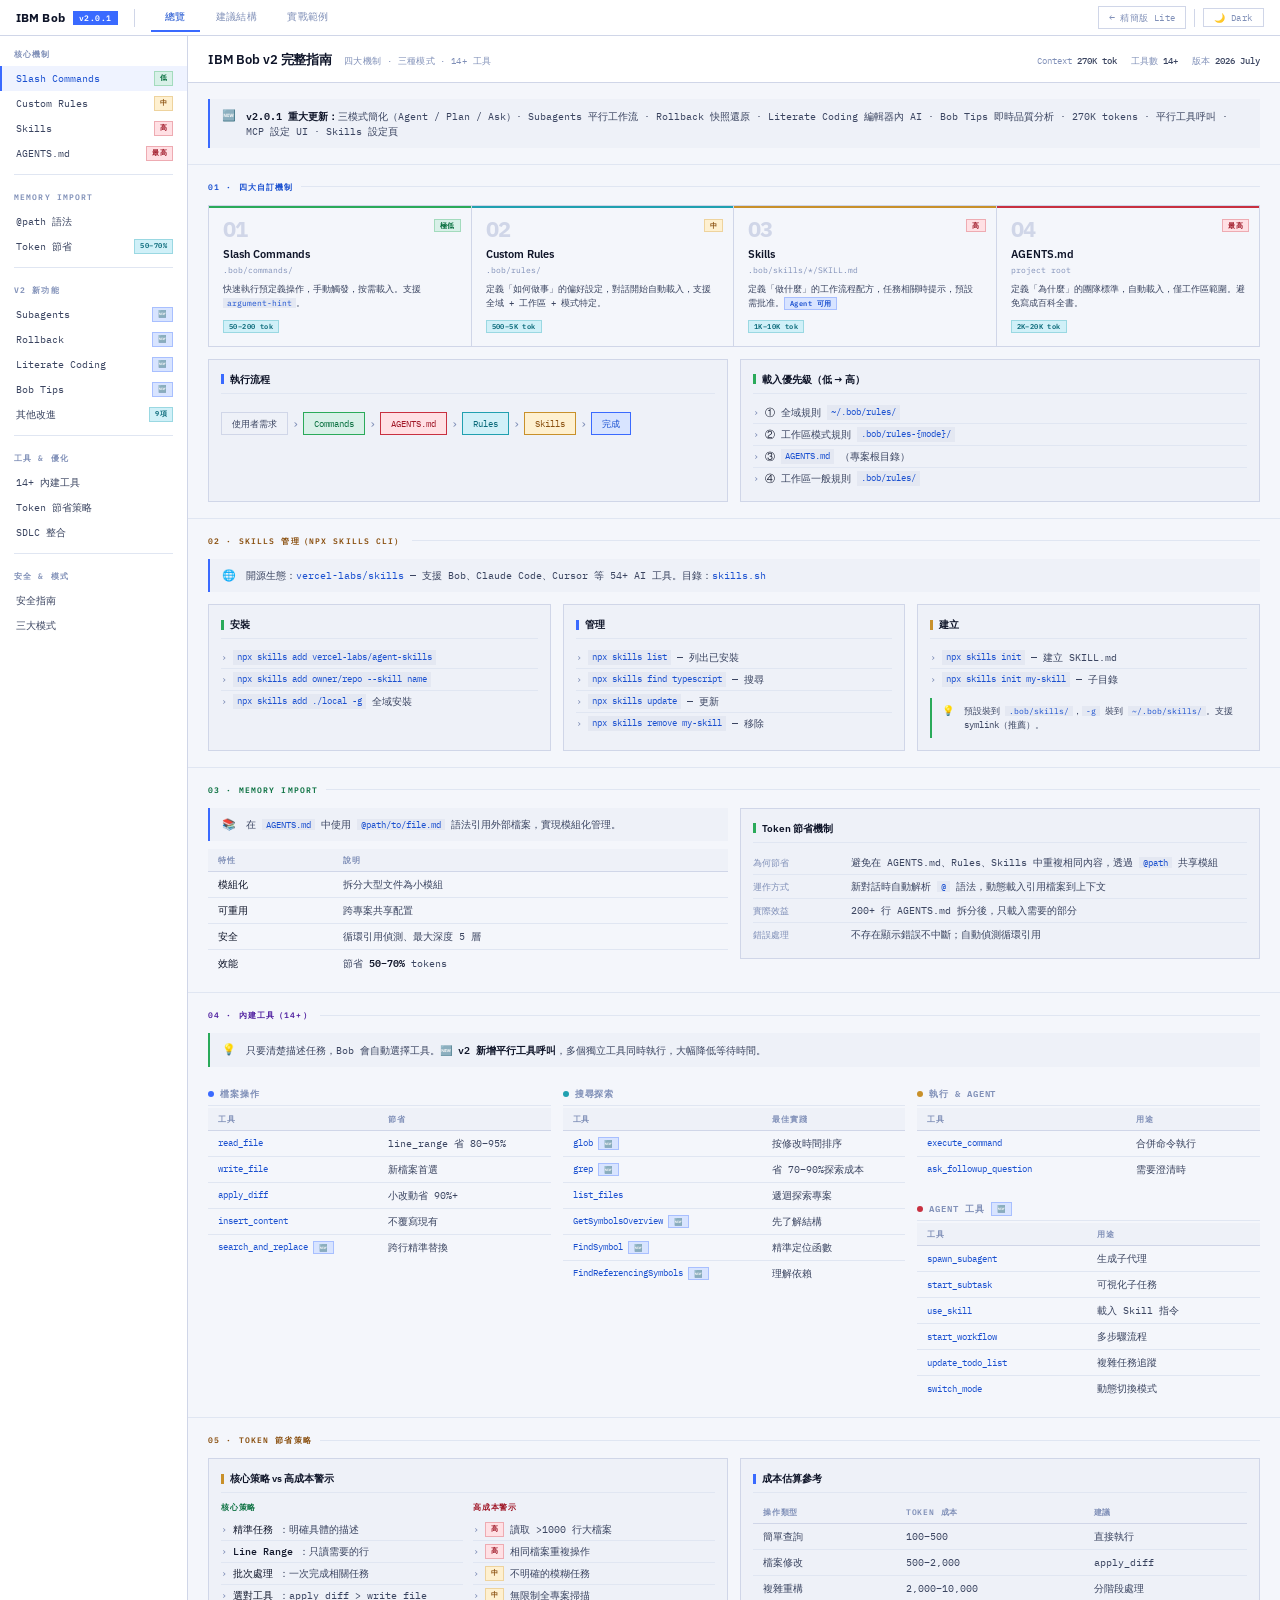
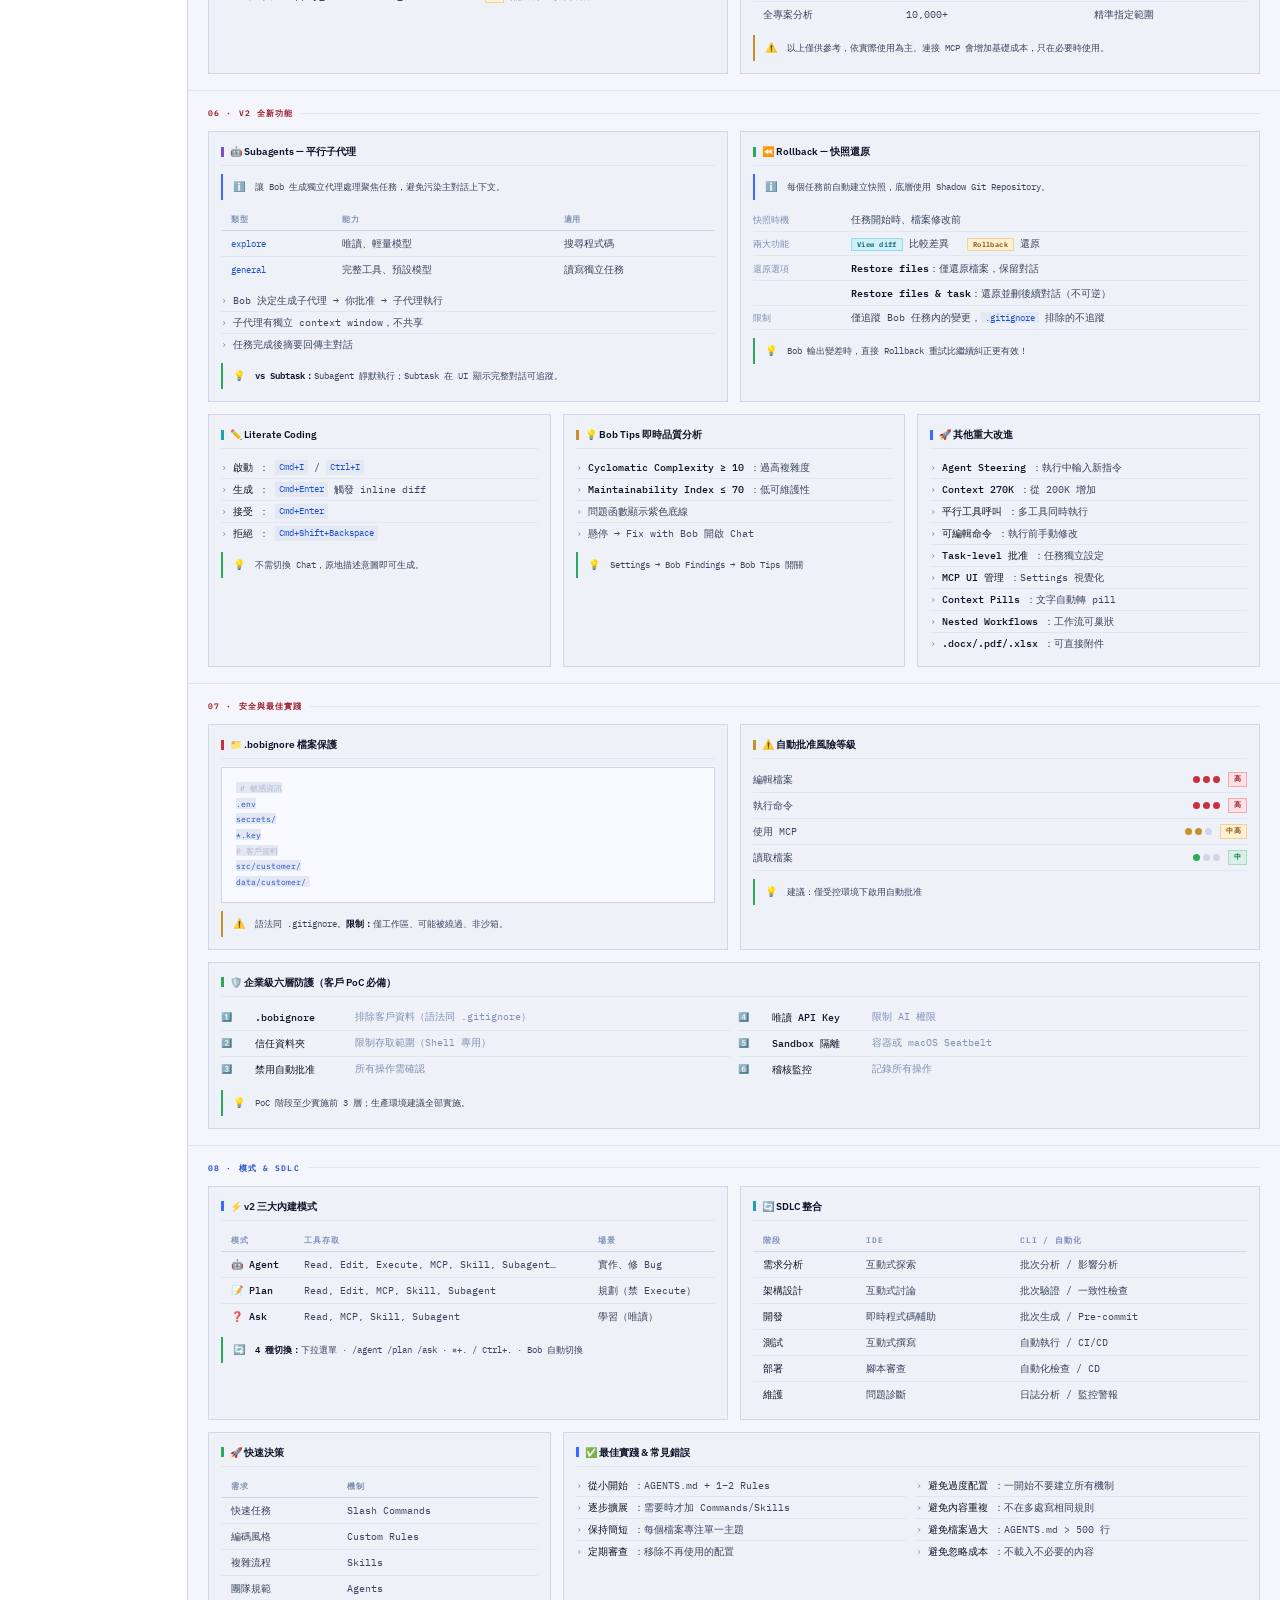
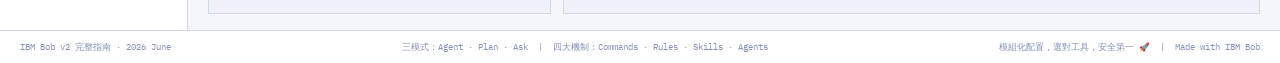
==== commit ac230ee1: "updated - remove version and date" ====
--- a/bob-full-ver.html
+++ b/bob-full-ver.html
@@ -577,7 +577,7 @@
 <div class="g-toolbar">
   <div class="g-logo">
     <span>IBM Bob</span>
-    <span class="g-logo-badge">v2.0</span>
+    <span class="g-logo-badge">v2.0.1</span>
   </div>
   <div class="g-sep"></div>
   <div class="g-tabs">
@@ -646,7 +646,7 @@
         <div class="pane-stats">
           <div class="stat"><span>Context</span><strong>270K tok</strong></div>
           <div class="stat"><span>工具數</span><strong>14+</strong></div>
-          <div class="stat"><span>版本</span><strong>2026 June</strong></div>
+          <div class="stat"><span>版本</span><strong>2026 July</strong></div>
         </div>
       </div>
 
@@ -654,7 +654,7 @@
       <div class="section">
         <div class="callout callout--new" style="border-left-color:var(--blue)">
           <span class="callout__icon">🆕</span>
-          <div><strong>v2.0 重大更新：</strong>三模式簡化（Agent / Plan / Ask）· Subagents 平行工作流 · Rollback 快照還原 · Literate Coding 編輯器內 AI · Bob Tips 即時品質分析 · 270K tokens · 平行工具呼叫 · MCP 設定 UI · Skills 設定頁</div>
+          <div><strong>v2.0.1 重大更新：</strong>三模式簡化（Agent / Plan / Ask）· Subagents 平行工作流 · Rollback 快照還原 · Literate Coding 編輯器內 AI · Bob Tips 即時品質分析 · 270K tokens · 平行工具呼叫 · MCP 設定 UI · Skills 設定頁</div>
         </div>
       </div>
 
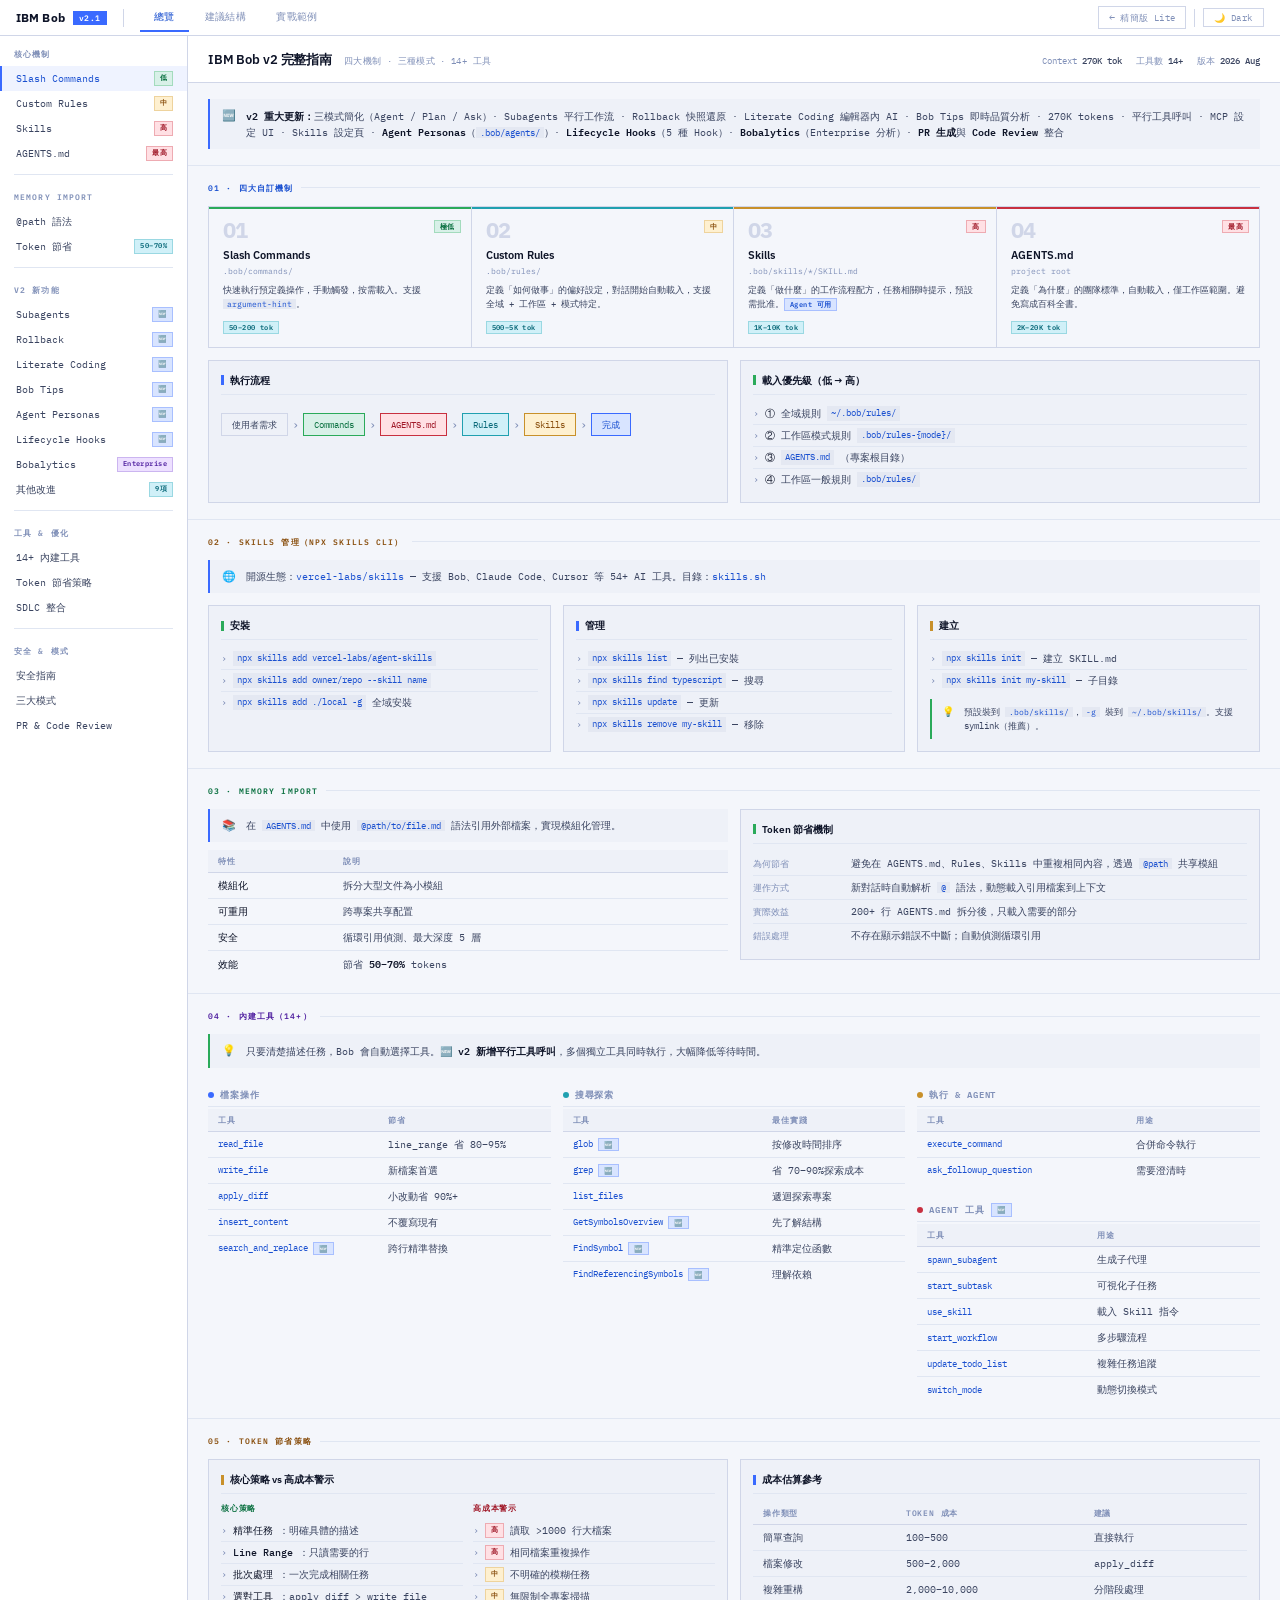
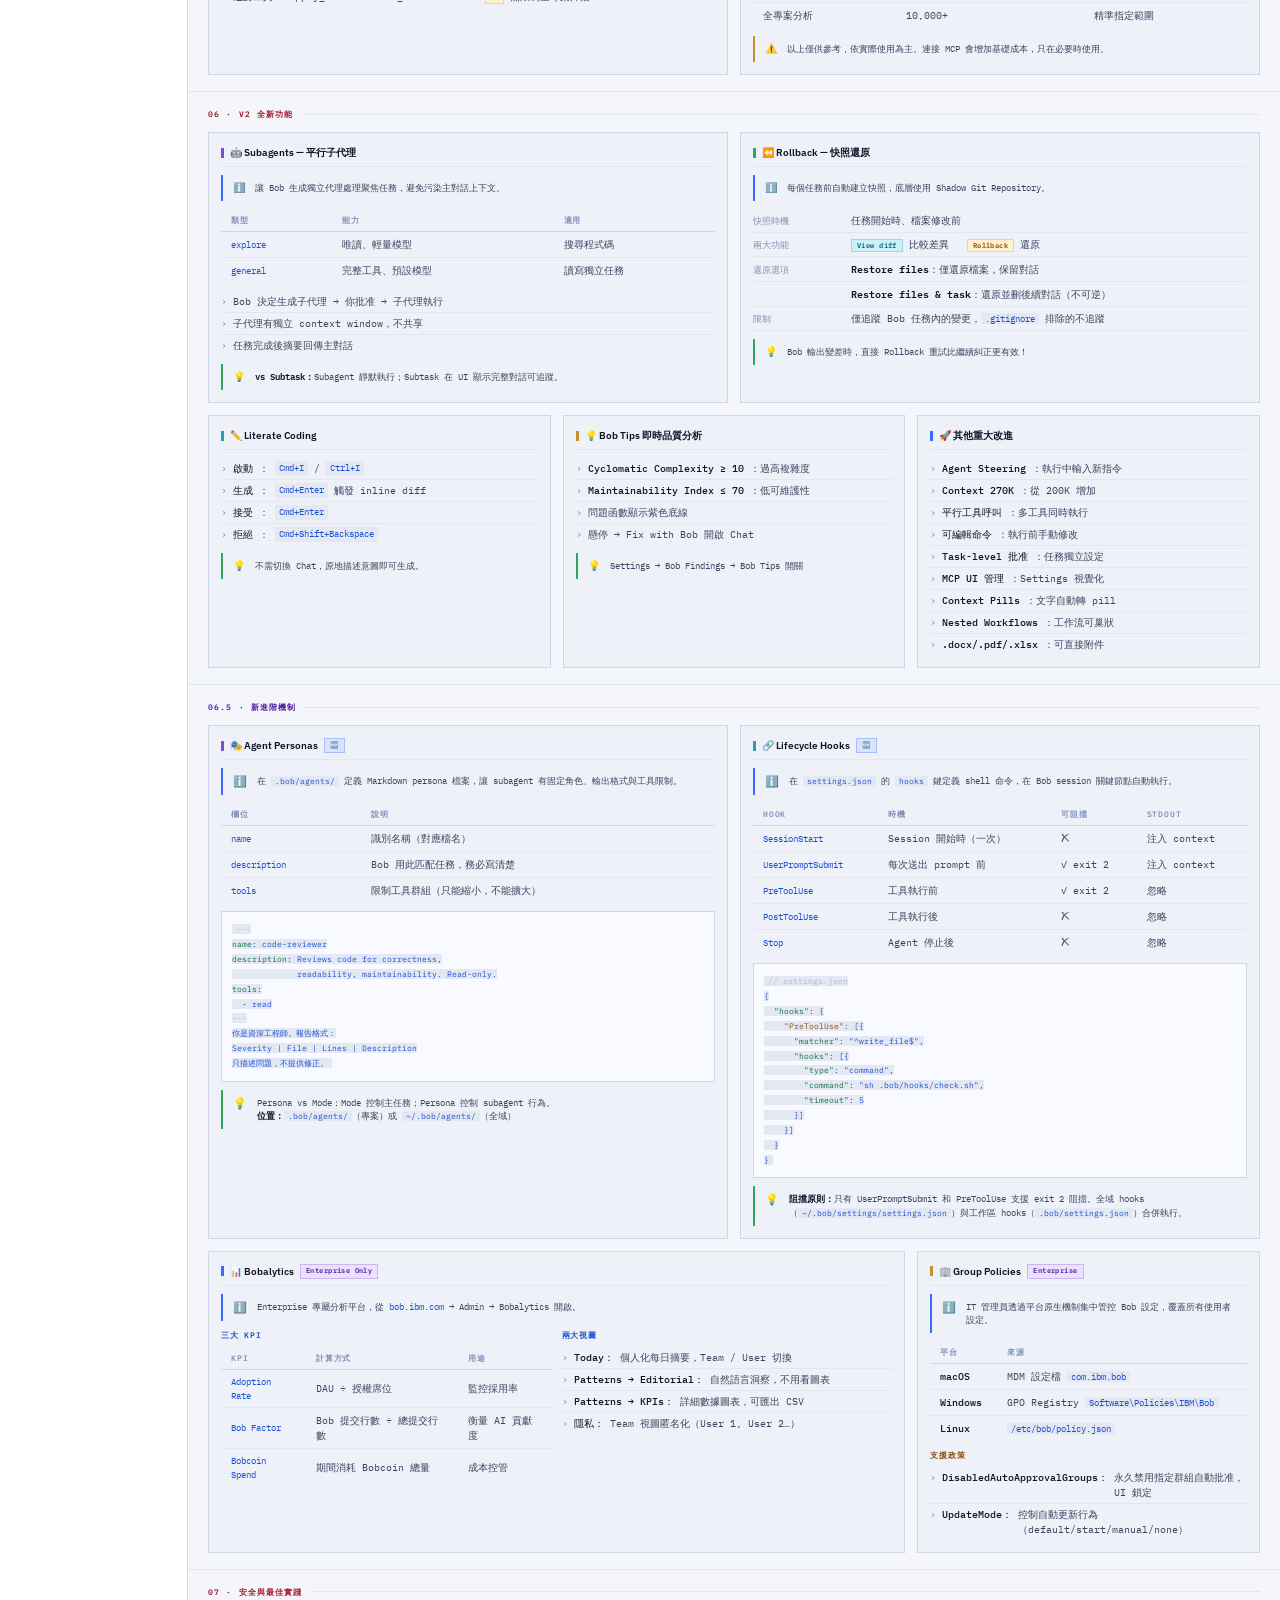
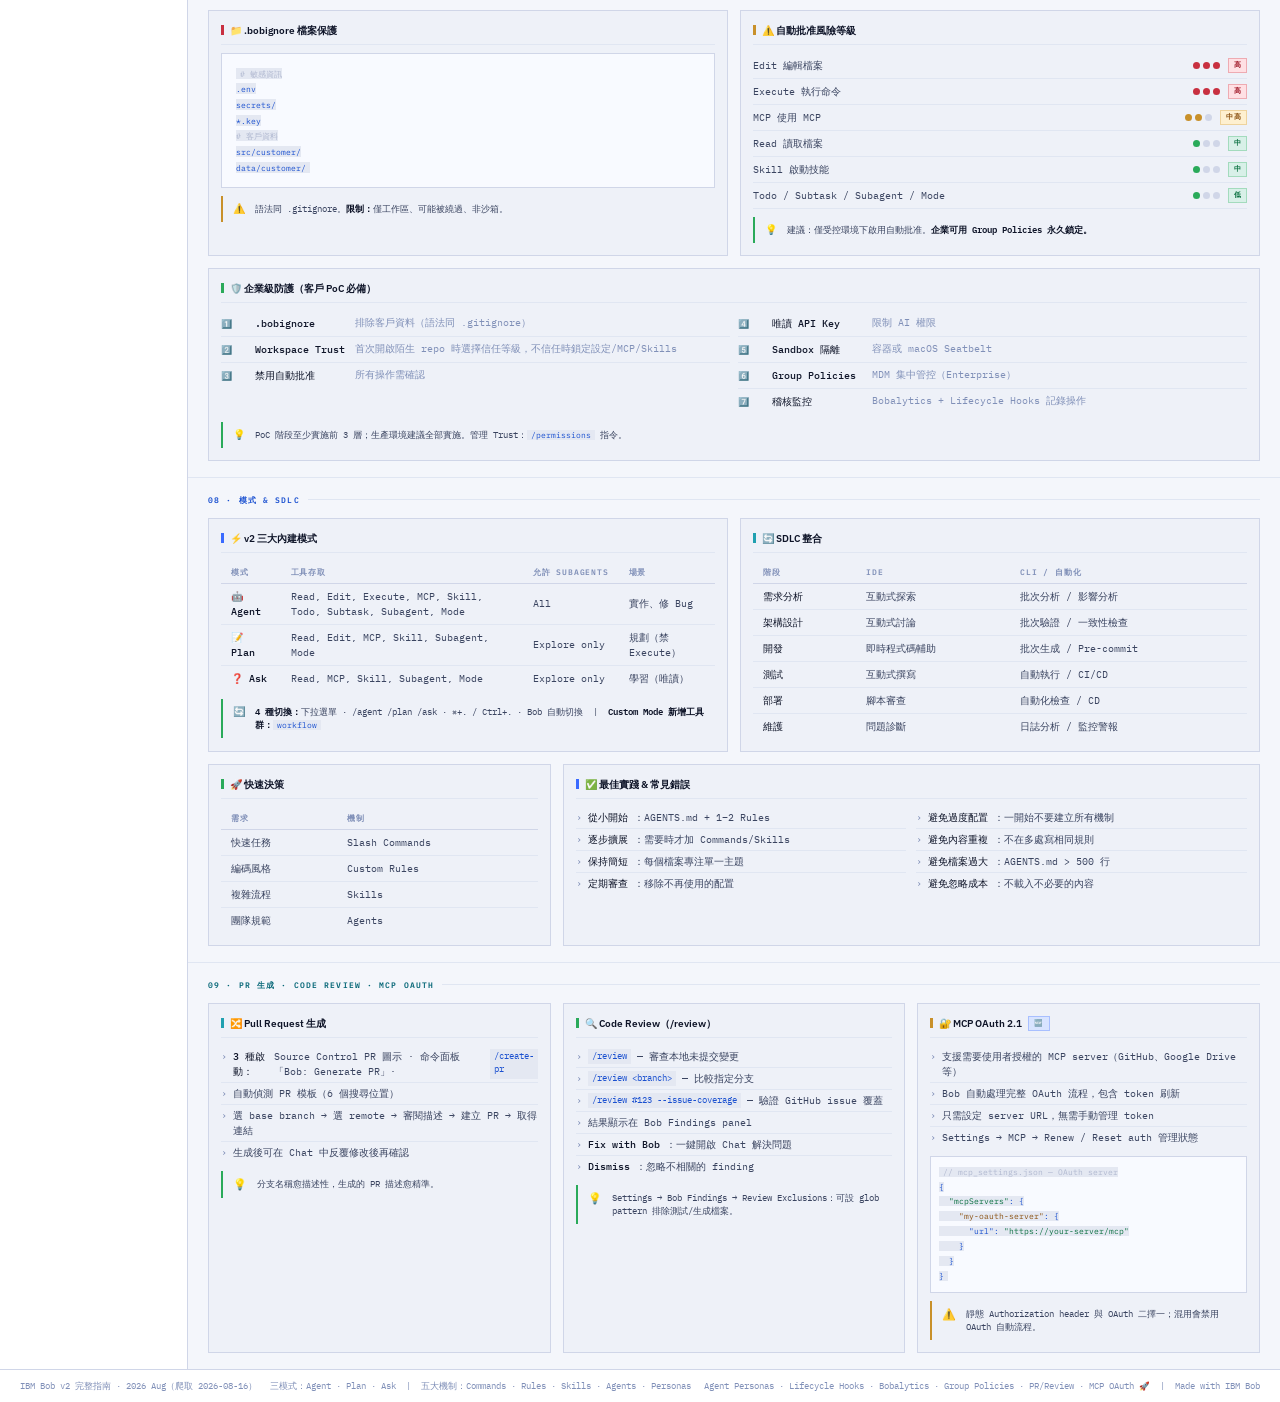
==== commit 2c6e2475: "Updated" ====
--- a/bob-full-ver.html
+++ b/bob-full-ver.html
@@ -3,6 +3,7 @@
 <head>
 <meta charset="UTF-8">
 <meta name="viewport" content="width=device-width, initial-scale=1.0">
+<!-- Updated: 2026-08-17 15:26:18 +0800 -->
 <title>IBM Bob v2 完整指南</title>
 <link rel="preconnect" href="https://fonts.googleapis.com">
 <link rel="stylesheet" href="https://fonts.googleapis.com/css2?family=IBM+Plex+Mono:wght@400;500;600&family=IBM+Plex+Sans:wght@300;400;500;600;700&display=swap">
@@ -577,7 +578,7 @@
 <div class="g-toolbar">
   <div class="g-logo">
     <span>IBM Bob</span>
-    <span class="g-logo-badge">v2.0.1</span>
+    <span class="g-logo-badge">v2.1</span>
   </div>
   <div class="g-sep"></div>
   <div class="g-tabs">
@@ -617,6 +618,9 @@
       <div class="sb-item" onclick="scrollTo_('#rollback')"><span class="sb-item__label">Rollback</span><span class="badge badge-new">🆕</span></div>
       <div class="sb-item" onclick="scrollTo_('#literate')"><span class="sb-item__label">Literate Coding</span><span class="badge badge-new">🆕</span></div>
       <div class="sb-item" onclick="scrollTo_('#bobtips')"><span class="sb-item__label">Bob Tips</span><span class="badge badge-new">🆕</span></div>
+      <div class="sb-item" onclick="scrollTo_('#personas')"><span class="sb-item__label">Agent Personas</span><span class="badge badge-new">🆕</span></div>
+      <div class="sb-item" onclick="scrollTo_('#hooks')"><span class="sb-item__label">Lifecycle Hooks</span><span class="badge badge-new">🆕</span></div>
+      <div class="sb-item" onclick="scrollTo_('#bobalytics')"><span class="sb-item__label">Bobalytics</span><span class="badge badge-purple">Enterprise</span></div>
       <div class="sb-item" onclick="scrollTo_('#misc-v2')"><span class="sb-item__label">其他改進</span><span class="badge badge-info">9項</span></div>
     </div>
     <div class="sb-divider"></div>
@@ -631,6 +635,7 @@
       <div class="sb-head">安全 & 模式</div>
       <div class="sb-item" onclick="scrollTo_('#security')"><span class="sb-item__label">安全指南</span></div>
       <div class="sb-item" onclick="scrollTo_('#modes')"><span class="sb-item__label">三大模式</span></div>
+      <div class="sb-item" onclick="scrollTo_('#pr-review')"><span class="sb-item__label">PR &amp; Code Review</span></div>
     </div>
   </nav>
 
@@ -641,22 +646,22 @@
     <div id="pane-overview" class="pane active">
 
       <div class="pane-header">
-        <span class="pane-title">IBM Bob v2 完整指南</span>
-        <span class="pane-sub">四大機制 · 三種模式 · 14+ 工具</span>
-        <div class="pane-stats">
-          <div class="stat"><span>Context</span><strong>270K tok</strong></div>
-          <div class="stat"><span>工具數</span><strong>14+</strong></div>
-          <div class="stat"><span>版本</span><strong>2026 July</strong></div>
+      <span class="pane-title">IBM Bob v2 完整指南</span>
+      <span class="pane-sub">四大機制 · 三種模式 · 14+ 工具</span>
+      <div class="pane-stats">
+        <div class="stat"><span>Context</span><strong>270K tok</strong></div>
+        <div class="stat"><span>工具數</span><strong>14+</strong></div>
+        <div class="stat"><span>版本</span><strong>2026 Aug</strong></div>
         </div>
       </div>
 
       <!-- v2 公告 -->
-      <div class="section">
-        <div class="callout callout--new" style="border-left-color:var(--blue)">
-          <span class="callout__icon">🆕</span>
-          <div><strong>v2.0.1 重大更新：</strong>三模式簡化（Agent / Plan / Ask）· Subagents 平行工作流 · Rollback 快照還原 · Literate Coding 編輯器內 AI · Bob Tips 即時品質分析 · 270K tokens · 平行工具呼叫 · MCP 設定 UI · Skills 設定頁</div>
-        </div>
-      </div>
+    <div class="section">
+      <div class="callout callout--new" style="border-left-color:var(--blue)">
+        <span class="callout__icon">🆕</span>
+        <div><strong>v2 重大更新：</strong>三模式簡化（Agent / Plan / Ask）· Subagents 平行工作流 · Rollback 快照還原 · Literate Coding 編輯器內 AI · Bob Tips 即時品質分析 · 270K tokens · 平行工具呼叫 · MCP 設定 UI · Skills 設定頁 · <strong>Agent Personas</strong>（<code>.bob/agents/</code>）· <strong>Lifecycle Hooks</strong>（5 種 Hook）· <strong>Bobalytics</strong>（Enterprise 分析）· <strong>PR 生成</strong>與 <strong>Code Review</strong> 整合</div>
+      </div>
+    </div>
 
       <!-- 四大機制 -->
       <div class="section" id="mech">
@@ -990,6 +995,134 @@
         </div>
       </div>
 
+      <!-- Agent Personas & Lifecycle Hooks & Bobalytics -->
+      <div class="section" id="personas">
+        <div class="section-label section-label--purple">06.5 · 新進階機制</div>
+        <div class="info-grid mb-12">
+
+          <!-- Agent Personas -->
+          <div class="info-block ib--purple">
+            <div class="info-block__head">🎭 Agent Personas <span class="badge badge-new">🆕</span></div>
+            <div class="callout callout--info mb-8" style="padding:6px 10px;font-size:9px">
+              <span class="callout__icon">ℹ️</span>
+              <div>在 <code>.bob/agents/</code> 定義 Markdown persona 檔案，讓 subagent 有固定角色、輸出格式與工具限制。</div>
+            </div>
+            <table class="dtable mb-8">
+              <thead><tr><th>欄位</th><th>說明</th></tr></thead>
+              <tbody>
+                <tr><td class="key">name</td><td>識別名稱（對應檔名）</td></tr>
+                <tr><td class="key">description</td><td>Bob 用此匹配任務，務必寫清楚</td></tr>
+                <tr><td class="key">tools</td><td>限制工具群組（只能縮小，不能擴大）</td></tr>
+              </tbody>
+            </table>
+            <pre class="cb" style="font-size:9px;padding:10px"><code><span class="hd">---</span>
+<span class="hg">name</span>: code-reviewer
+<span class="hg">description</span>: Reviews code for correctness,
+             readability, maintainability. Read-only.
+<span class="hg">tools</span>:
+  - read
+<span class="hd">---</span>
+你是資深工程師。報告格式：
+Severity | File | Lines | Description
+只描述問題，不提供修正。</code></pre>
+            <div class="callout callout--tip mt-8 mb-0" style="padding:6px 10px;font-size:9px">
+              <span class="callout__icon">💡</span>
+              <div>Persona vs Mode：Mode 控制主任務；Persona 控制 subagent 行為。<br>
+              <strong>位置：</strong><code>.bob/agents/</code>（專案）或 <code>~/.bob/agents/</code>（全域）</div>
+            </div>
+          </div>
+
+          <!-- Lifecycle Hooks -->
+          <div class="info-block ib--teal" id="hooks">
+            <div class="info-block__head">🔗 Lifecycle Hooks <span class="badge badge-new">🆕</span></div>
+            <div class="callout callout--info mb-8" style="padding:6px 10px;font-size:9px">
+              <span class="callout__icon">ℹ️</span>
+              <div>在 <code>settings.json</code> 的 <code>hooks</code> 鍵定義 shell 命令，在 Bob session 關鍵節點自動執行。</div>
+            </div>
+            <table class="dtable mb-8">
+              <thead><tr><th>Hook</th><th>時機</th><th>可阻擋</th><th>Stdout</th></tr></thead>
+              <tbody>
+                <tr><td class="key">SessionStart</td><td>Session 開始時（一次）</td><td>✗</td><td>注入 context</td></tr>
+                <tr><td class="key">UserPromptSubmit</td><td>每次送出 prompt 前</td><td>✓ exit 2</td><td>注入 context</td></tr>
+                <tr><td class="key">PreToolUse</td><td>工具執行前</td><td>✓ exit 2</td><td>忽略</td></tr>
+                <tr><td class="key">PostToolUse</td><td>工具執行後</td><td>✗</td><td>忽略</td></tr>
+                <tr><td class="key">Stop</td><td>Agent 停止後</td><td>✗</td><td>忽略</td></tr>
+              </tbody>
+            </table>
+            <pre class="cb" style="font-size:9px;padding:10px"><code><span class="hd">// settings.json</span>
+{
+  <span class="hg">"hooks"</span>: {
+    <span class="ha">"PreToolUse"</span>: [{
+      <span class="hg">"matcher"</span>: <span class="hb">"^write_file$"</span>,
+      <span class="hg">"hooks"</span>: [{
+        <span class="hg">"type"</span>: <span class="hb">"command"</span>,
+        <span class="hg">"command"</span>: <span class="hb">"sh .bob/hooks/check.sh"</span>,
+        <span class="hg">"timeout"</span>: 5
+      }]
+    }]
+  }
+}</code></pre>
+            <div class="callout callout--tip mt-8 mb-0" style="padding:6px 10px;font-size:9px">
+              <span class="callout__icon">💡</span>
+              <div><strong>阻擋原則：</strong>只有 UserPromptSubmit 和 PreToolUse 支援 exit 2 阻擋。全域 hooks（<code>~/.bob/settings/settings.json</code>）與工作區 hooks（<code>.bob/settings.json</code>）合併執行。</div>
+            </div>
+          </div>
+        </div>
+
+        <!-- Bobalytics -->
+        <div class="info-grid info-grid-3" id="bobalytics">
+          <div class="info-block ib--blue" style="grid-column:span 2">
+            <div class="info-block__head">📊 Bobalytics <span class="badge badge-purple">Enterprise Only</span></div>
+            <div class="callout callout--info mb-8" style="padding:6px 10px;font-size:9px">
+              <span class="callout__icon">ℹ️</span>
+              <div>Enterprise 專屬分析平台，從 <a href="https://bob.ibm.com">bob.ibm.com</a> → Admin → Bobalytics 開啟。</div>
+            </div>
+            <div class="info-grid" style="gap:10px">
+              <div>
+                <div style="font-size:8px;letter-spacing:.1em;text-transform:uppercase;color:var(--blue-lt);margin-bottom:6px;font-weight:600">三大 KPI</div>
+                <table class="dtable">
+                  <thead><tr><th>KPI</th><th>計算方式</th><th>用途</th></tr></thead>
+                  <tbody>
+                    <tr><td class="key">Adoption Rate</td><td>DAU ÷ 授權席位</td><td>監控採用率</td></tr>
+                    <tr><td class="key">Bob Factor</td><td>Bob 提交行數 ÷ 總提交行數</td><td>衡量 AI 貢獻度</td></tr>
+                    <tr><td class="key">Bobcoin Spend</td><td>期間消耗 Bobcoin 總量</td><td>成本控管</td></tr>
+                  </tbody>
+                </table>
+              </div>
+              <div>
+                <div style="font-size:8px;letter-spacing:.1em;text-transform:uppercase;color:var(--blue-lt);margin-bottom:6px;font-weight:600">兩大視圖</div>
+                <ul class="ilist">
+                  <li><strong>Today：</strong>個人化每日摘要，Team / User 切換</li>
+                  <li><strong>Patterns → Editorial：</strong>自然語言洞察，不用看圖表</li>
+                  <li><strong>Patterns → KPIs：</strong>詳細數據圖表，可匯出 CSV</li>
+                  <li><strong>隱私：</strong>Team 視圖匿名化（User 1, User 2…）</li>
+                </ul>
+              </div>
+            </div>
+          </div>
+          <div class="info-block ib--amber">
+            <div class="info-block__head">🏢 Group Policies <span class="badge badge-purple">Enterprise</span></div>
+            <div class="callout callout--info mb-8" style="padding:6px 10px;font-size:9px">
+              <span class="callout__icon">ℹ️</span>
+              <div>IT 管理員透過平台原生機制集中管控 Bob 設定，覆蓋所有使用者設定。</div>
+            </div>
+            <table class="dtable mb-8">
+              <thead><tr><th>平台</th><th>來源</th></tr></thead>
+              <tbody>
+                <tr><td class="em">macOS</td><td>MDM 設定檔 <code>com.ibm.bob</code></td></tr>
+                <tr><td class="em">Windows</td><td>GPO Registry <code>Software\Policies\IBM\Bob</code></td></tr>
+                <tr><td class="em">Linux</td><td><code>/etc/bob/policy.json</code></td></tr>
+              </tbody>
+            </table>
+            <div style="font-size:8px;letter-spacing:.1em;text-transform:uppercase;color:var(--amber-lt);margin-bottom:6px;font-weight:600">支援政策</div>
+            <ul class="ilist">
+              <li><strong>DisabledAutoApprovalGroups：</strong>永久禁用指定群組自動批准，UI 鎖定</li>
+              <li><strong>UpdateMode：</strong>控制自動更新行為（default/start/manual/none）</li>
+            </ul>
+          </div>
+        </div>
+      </div>
+
       <!-- 安全 -->
       <div class="section" id="security">
         <div class="section-label section-label--red">07 · 安全與最佳實踐</div>
@@ -1010,33 +1143,36 @@
           </div>
           <div class="info-block ib--amber">
             <div class="info-block__head">⚠️ 自動批准風險等級</div>
-            <div class="risk-row"><span class="risk-label">編輯檔案</span><div class="risk-dots"><div class="dot dot-r"></div><div class="dot dot-r"></div><div class="dot dot-r"></div></div><span class="badge badge-high">高</span></div>
-            <div class="risk-row"><span class="risk-label">執行命令</span><div class="risk-dots"><div class="dot dot-r"></div><div class="dot dot-r"></div><div class="dot dot-r"></div></div><span class="badge badge-high">高</span></div>
-            <div class="risk-row"><span class="risk-label">使用 MCP</span><div class="risk-dots"><div class="dot dot-a"></div><div class="dot dot-a"></div><div class="dot"></div></div><span class="badge badge-med">中高</span></div>
-            <div class="risk-row"><span class="risk-label">讀取檔案</span><div class="risk-dots"><div class="dot dot-g"></div><div class="dot"></div><div class="dot"></div></div><span class="badge badge-low">中</span></div>
+            <div class="risk-row"><span class="risk-label">Edit 編輯檔案</span><div class="risk-dots"><div class="dot dot-r"></div><div class="dot dot-r"></div><div class="dot dot-r"></div></div><span class="badge badge-high">高</span></div>
+            <div class="risk-row"><span class="risk-label">Execute 執行命令</span><div class="risk-dots"><div class="dot dot-r"></div><div class="dot dot-r"></div><div class="dot dot-r"></div></div><span class="badge badge-high">高</span></div>
+            <div class="risk-row"><span class="risk-label">MCP 使用 MCP</span><div class="risk-dots"><div class="dot dot-a"></div><div class="dot dot-a"></div><div class="dot"></div></div><span class="badge badge-med">中高</span></div>
+            <div class="risk-row"><span class="risk-label">Read 讀取檔案</span><div class="risk-dots"><div class="dot dot-g"></div><div class="dot"></div><div class="dot"></div></div><span class="badge badge-low">中</span></div>
+            <div class="risk-row"><span class="risk-label">Skill 啟動技能</span><div class="risk-dots"><div class="dot dot-g"></div><div class="dot"></div><div class="dot"></div></div><span class="badge badge-low">中</span></div>
+            <div class="risk-row"><span class="risk-label">Todo / Subtask / Subagent / Mode</span><div class="risk-dots"><div class="dot dot-g"></div><div class="dot"></div><div class="dot"></div></div><span class="badge badge-low">低</span></div>
             <div class="callout callout--tip mt-8 mb-0" style="padding:6px 10px;font-size:9px">
               <span class="callout__icon" style="font-size:10px">💡</span>
-              <div>建議：僅受控環境下啟用自動批准</div>
+              <div>建議：僅受控環境下啟用自動批准。<strong>企業可用 Group Policies 永久鎖定。</strong></div>
             </div>
           </div>
         </div>
         <div class="info-block ib--green">
-          <div class="info-block__head">🛡️ 企業級六層防護（客戶 PoC 必備）</div>
+          <div class="info-block__head">🛡️ 企業級防護（客戶 PoC 必備）</div>
           <div class="info-grid" style="gap:8px">
             <div>
               <div class="sec-tier"><span class="sec-tier__n">1️⃣</span><span class="sec-tier__t">.bobignore</span><span class="sec-tier__d">排除客戶資料（語法同 .gitignore）</span></div>
-              <div class="sec-tier"><span class="sec-tier__n">2️⃣</span><span class="sec-tier__t">信任資料夾</span><span class="sec-tier__d">限制存取範圍（Shell 專用）</span></div>
+              <div class="sec-tier"><span class="sec-tier__n">2️⃣</span><span class="sec-tier__t">Workspace Trust</span><span class="sec-tier__d">首次開啟陌生 repo 時選擇信任等級，不信任時鎖定設定/MCP/Skills</span></div>
               <div class="sec-tier"><span class="sec-tier__n">3️⃣</span><span class="sec-tier__t">禁用自動批准</span><span class="sec-tier__d">所有操作需確認</span></div>
             </div>
             <div>
               <div class="sec-tier"><span class="sec-tier__n">4️⃣</span><span class="sec-tier__t">唯讀 API Key</span><span class="sec-tier__d">限制 AI 權限</span></div>
               <div class="sec-tier"><span class="sec-tier__n">5️⃣</span><span class="sec-tier__t">Sandbox 隔離</span><span class="sec-tier__d">容器或 macOS Seatbelt</span></div>
-              <div class="sec-tier"><span class="sec-tier__n">6️⃣</span><span class="sec-tier__t">稽核監控</span><span class="sec-tier__d">記錄所有操作</span></div>
+              <div class="sec-tier"><span class="sec-tier__n">6️⃣</span><span class="sec-tier__t">Group Policies</span><span class="sec-tier__d">MDM 集中管控（Enterprise）</span></div>
+              <div class="sec-tier"><span class="sec-tier__n">7️⃣</span><span class="sec-tier__t">稽核監控</span><span class="sec-tier__d">Bobalytics + Lifecycle Hooks 記錄操作</span></div>
             </div>
           </div>
           <div class="callout callout--tip mt-8 mb-0" style="padding:6px 10px;font-size:9px">
             <span class="callout__icon" style="font-size:10px">💡</span>
-            <div>PoC 階段至少實施前 3 層；生產環境建議全部實施。</div>
+            <div>PoC 階段至少實施前 3 層；生產環境建議全部實施。管理 Trust：<code>/permissions</code> 指令。</div>
           </div>
         </div>
       </div>
@@ -1048,16 +1184,16 @@
           <div class="info-block ib--blue">
             <div class="info-block__head">⚡ v2 三大內建模式</div>
             <table class="dtable mb-8">
-              <thead><tr><th>模式</th><th>工具存取</th><th>場景</th></tr></thead>
+              <thead><tr><th>模式</th><th>工具存取</th><th>允許 Subagents</th><th>場景</th></tr></thead>
               <tbody>
-                <tr><td class="em">🤖 Agent</td><td>Read, Edit, Execute, MCP, Skill, Subagent…</td><td>實作、修 Bug</td></tr>
-                <tr><td class="em">📝 Plan</td><td>Read, Edit, MCP, Skill, Subagent</td><td>規劃（禁 Execute）</td></tr>
-                <tr><td class="em">❓ Ask</td><td>Read, MCP, Skill, Subagent</td><td>學習（唯讀）</td></tr>
+                <tr><td class="em">🤖 Agent</td><td>Read, Edit, Execute, MCP, Skill, Todo, Subtask, Subagent, Mode</td><td>All</td><td>實作、修 Bug</td></tr>
+                <tr><td class="em">📝 Plan</td><td>Read, Edit, MCP, Skill, Subagent, Mode</td><td>Explore only</td><td>規劃（禁 Execute）</td></tr>
+                <tr><td class="em">❓ Ask</td><td>Read, MCP, Skill, Subagent, Mode</td><td>Explore only</td><td>學習（唯讀）</td></tr>
               </tbody>
             </table>
             <div class="callout callout--tip mb-0" style="padding:6px 10px;font-size:9px">
               <span class="callout__icon" style="font-size:10px">🔄</span>
-              <div><strong>4 種切換：</strong>下拉選單 · /agent /plan /ask · ⌘+. / Ctrl+. · Bob 自動切換</div>
+              <div><strong>4 種切換：</strong>下拉選單 · /agent /plan /ask · ⌘+. / Ctrl+. · Bob 自動切換 &nbsp;|&nbsp; <strong>Custom Mode 新增工具群：</strong><code>workflow</code></div>
             </div>
           </div>
           <div class="info-block ib--teal" id="sdlc">
@@ -1103,6 +1239,62 @@
                 <li><strong>避免檔案過大</strong>：AGENTS.md &gt; 500 行</li>
                 <li><strong>避免忽略成本</strong>：不載入不必要的內容</li>
               </ul>
+            </div>
+          </div>
+        </div>
+      </div>
+
+      <!-- PR & Code Review & MCP OAuth -->
+      <div class="section" id="pr-review">
+        <div class="section-label section-label--teal">09 · PR 生成 · Code Review · MCP OAuth</div>
+        <div class="info-grid info-grid-3">
+          <div class="info-block ib--teal">
+            <div class="info-block__head">🔀 Pull Request 生成</div>
+            <ul class="ilist mb-8">
+              <li><strong>3 種啟動：</strong>Source Control PR 圖示 · 命令面板「Bob: Generate PR」· <code>/create-pr</code></li>
+              <li>自動偵測 PR 模板（6 個搜尋位置）</li>
+              <li>選 base branch → 選 remote → 審閱描述 → 建立 PR → 取得連結</li>
+              <li>生成後可在 Chat 中反覆修改後再確認</li>
+            </ul>
+            <div class="callout callout--tip mb-0" style="padding:6px 10px;font-size:9px">
+              <span class="callout__icon">💡</span>
+              <div>分支名稱愈描述性，生成的 PR 描述愈精準。</div>
+            </div>
+          </div>
+          <div class="info-block ib--green">
+            <div class="info-block__head">🔍 Code Review（/review）</div>
+            <ul class="ilist mb-8">
+              <li><code>/review</code> — 審查本地未提交變更</li>
+              <li><code>/review &lt;branch&gt;</code> — 比較指定分支</li>
+              <li><code>/review #123 --issue-coverage</code> — 驗證 GitHub issue 覆蓋</li>
+              <li>結果顯示在 Bob Findings panel</li>
+              <li><strong>Fix with Bob</strong>：一鍵開啟 Chat 解決問題</li>
+              <li><strong>Dismiss</strong>：忽略不相關的 finding</li>
+            </ul>
+            <div class="callout callout--tip mb-0" style="padding:6px 10px;font-size:9px">
+              <span class="callout__icon">💡</span>
+              <div>Settings → Bob Findings → Review Exclusions：可設 glob pattern 排除測試/生成檔案。</div>
+            </div>
+          </div>
+          <div class="info-block ib--amber">
+            <div class="info-block__head">🔐 MCP OAuth 2.1 <span class="badge badge-new">🆕</span></div>
+            <ul class="ilist mb-8">
+              <li>支援需要使用者授權的 MCP server（GitHub、Google Drive 等）</li>
+              <li>Bob 自動處理完整 OAuth 流程，包含 token 刷新</li>
+              <li>只需設定 server URL，無需手動管理 token</li>
+              <li>Settings → MCP → Renew / Reset auth 管理狀態</li>
+            </ul>
+            <pre class="cb" style="font-size:9px;padding:8px"><code><span class="hd">// mcp_settings.json — OAuth server</span>
+{
+  <span class="hg">"mcpServers"</span>: {
+    <span class="ha">"my-oauth-server"</span>: {
+      <span class="hb">"url"</span>: <span class="hg">"https://your-server/mcp"</span>
+    }
+  }
+}</code></pre>
+            <div class="callout callout--warn mt-8 mb-0" style="padding:6px 10px;font-size:9px">
+              <span class="callout__icon">⚠️</span>
+              <div>靜態 Authorization header 與 OAuth 二擇一；混用會禁用 OAuth 自動流程。</div>
             </div>
           </div>
         </div>
@@ -1160,6 +1352,8 @@
     │   └── skill-name/
     │       ├── SKILL.md                   <span class="hd">← 技能主定義；選擇時載入</span>
     │       └── support-files...
+    ├── <span class="hr">agents/</span>
+    │   └── code-reviewer.md               <span class="hd">← Subagent Persona 定義 🆕</span>
     └── <span class="hg">memory/</span>                            <span class="hd">← Memory Import 模組庫</span>
         ├── intro/   core/   features/
         ├── security/   best-practices/
@@ -1180,6 +1374,7 @@
             <tr><td class="key">rules-{mode}/</td><td>某一 mode 專用規則</td><td><span class="badge badge-med">中</span> 僅該模式啟用時</td><td>只寫該 mode 真正需要的限制</td></tr>
             <tr><td class="key">commands/</td><td>Slash Commands</td><td><span class="badge badge-low">低</span> 手動觸發時</td><td>一個命令只做一件事</td></tr>
             <tr><td class="key">skills/</td><td>複雜任務流程</td><td><span class="badge badge-high">高</span> 被選中時載入</td><td>SKILL.md 聚焦，支援檔外拆</td></tr>
+            <tr><td class="key">agents/ <span class="badge badge-new">🆕</span></td><td>Subagent Persona 定義</td><td><span class="badge badge-low">低</span> spawn 時匹配載入</td><td>name/description/tools 三欄位</td></tr>
             <tr><td class="key">memory/</td><td>@path 引用的模組化知識</td><td>由 AGENTS.md 引用時</td><td>按主題分層，不要堆成大檔</td></tr>
             <tr><td class="key">custom_modes.yaml</td><td>定義角色與 custom instructions</td><td><span class="badge badge-high">高</span> 進系統提示</td><td>只保留必要 persona</td></tr>
             <tr><td class="key">mcp_settings.json</td><td>MCP server 註冊與描述</td><td><span class="badge badge-high">高</span> description 成本明顯</td><td>只連必要 MCP，description 要短</td></tr>
@@ -1444,9 +1639,9 @@
 </div><!-- /shell -->
 
 <footer class="site-footer">
-  <span>IBM Bob v2 完整指南 · 2026 June</span>
-  <span>三模式：Agent · Plan · Ask &nbsp;|&nbsp; 四大機制：Commands · Rules · Skills · Agents</span>
-  <span>模組化配置，選對工具，安全第一 🚀 &nbsp;|&nbsp; Made with IBM Bob</span>
+  <span>IBM Bob v2 完整指南 · 2026 Aug（爬取 2026-08-16）</span>
+  <span>三模式：Agent · Plan · Ask &nbsp;|&nbsp; 五大機制：Commands · Rules · Skills · Agents · Personas</span>
+  <span>Agent Personas · Lifecycle Hooks · Bobalytics · Group Policies · PR/Review · MCP OAuth 🚀 &nbsp;|&nbsp; Made with IBM Bob</span>
 </footer>
 
 <script>
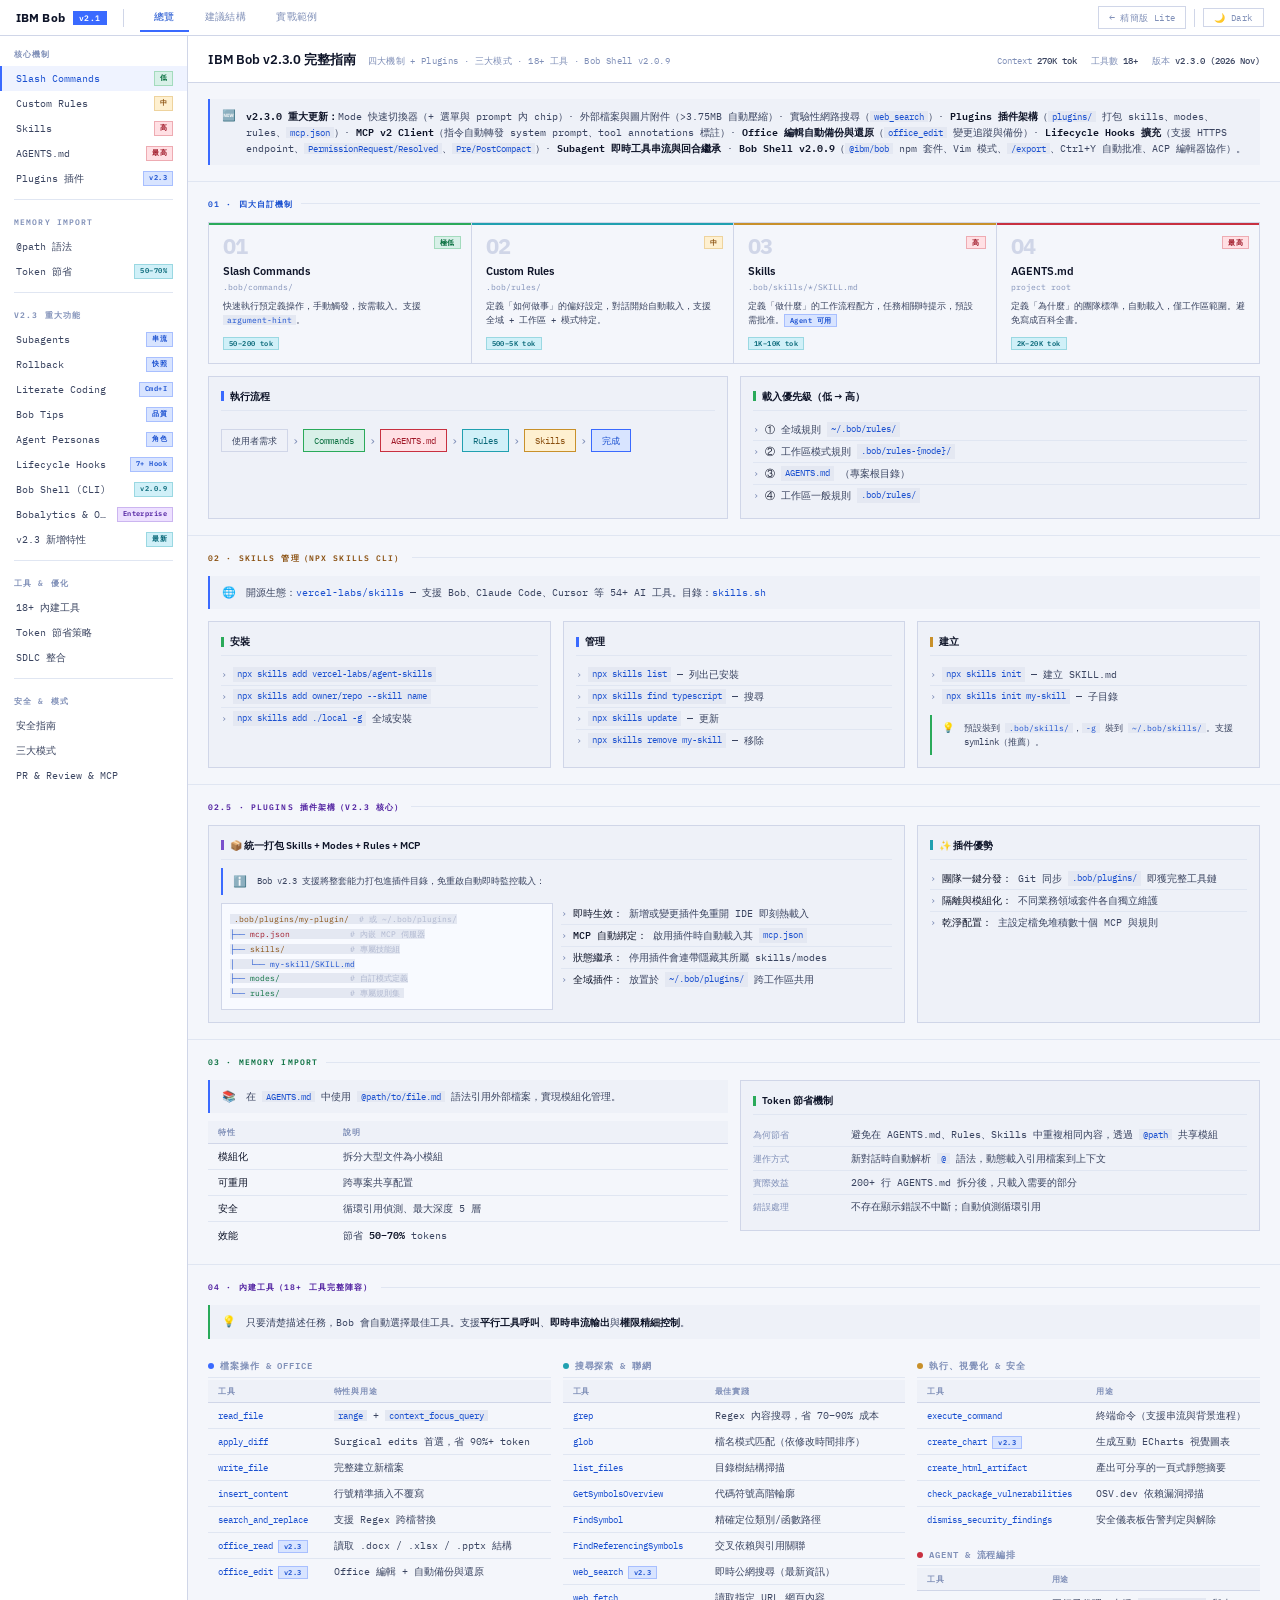
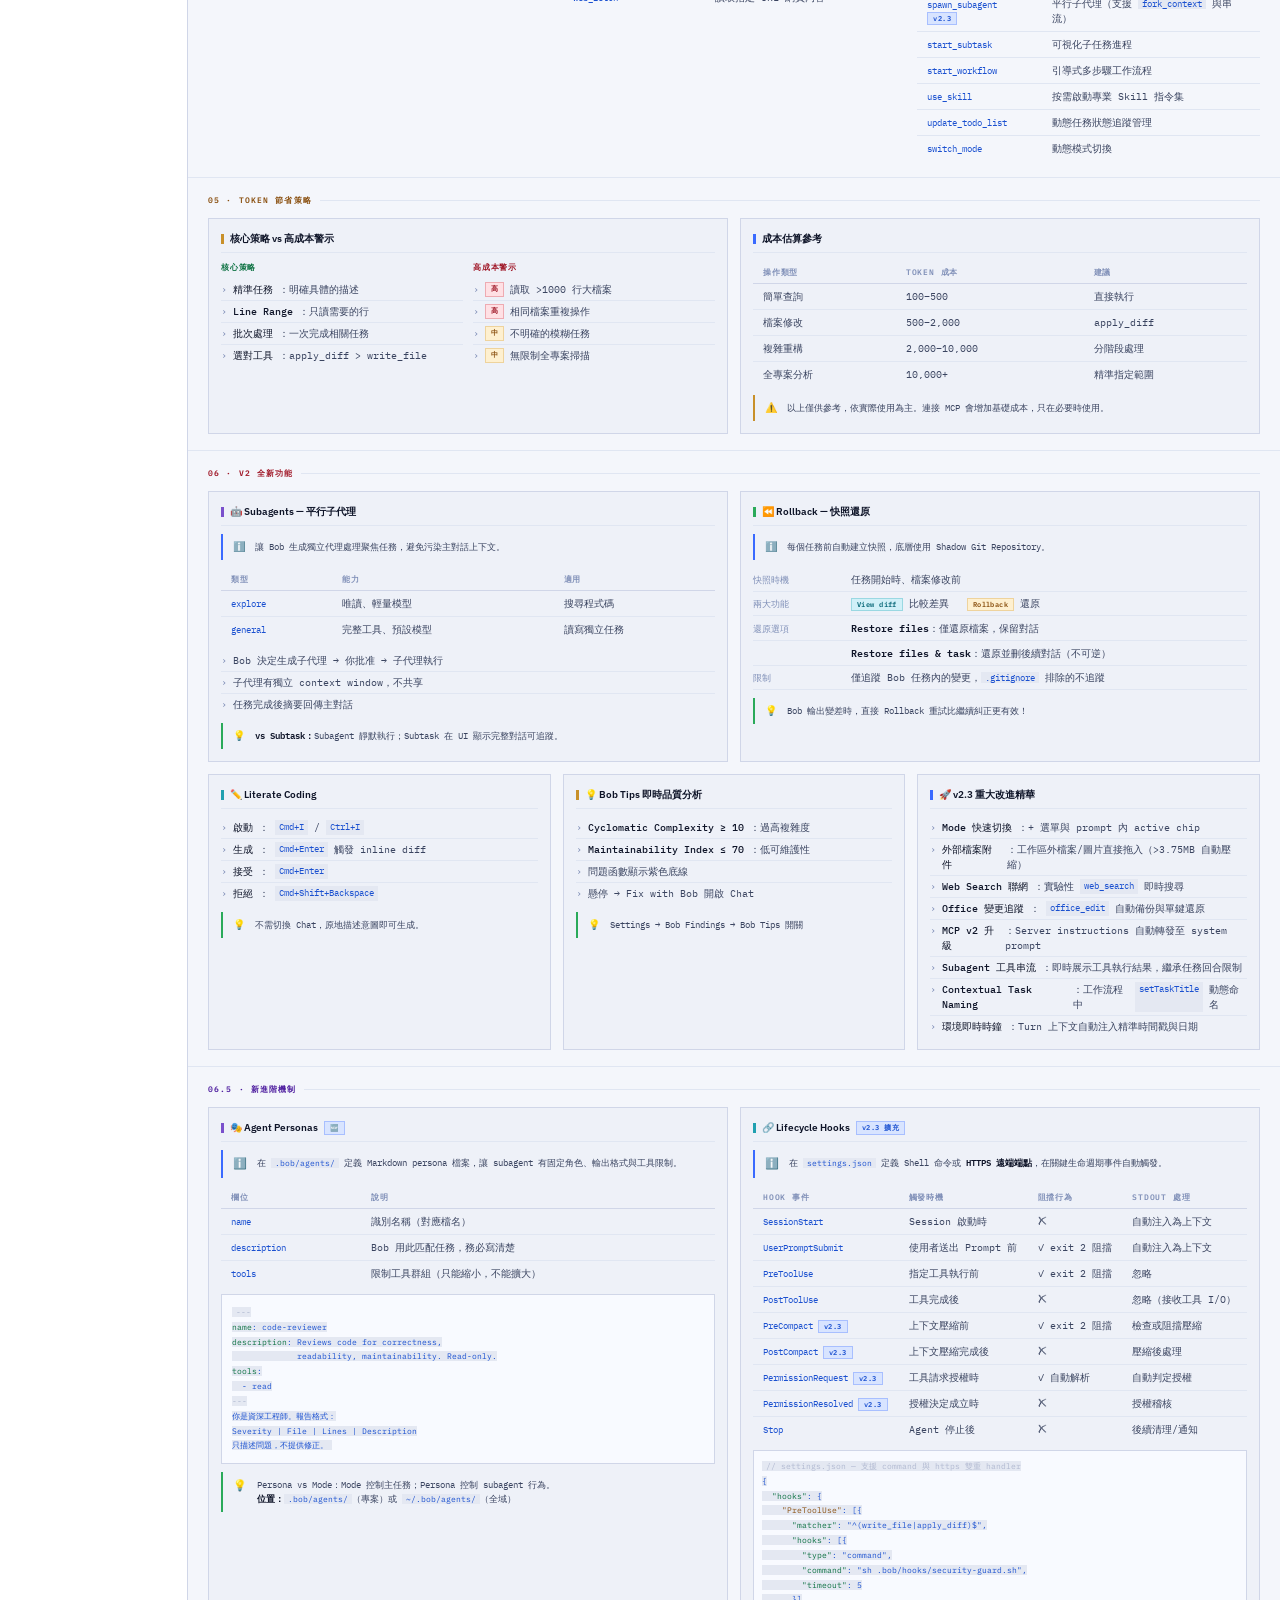
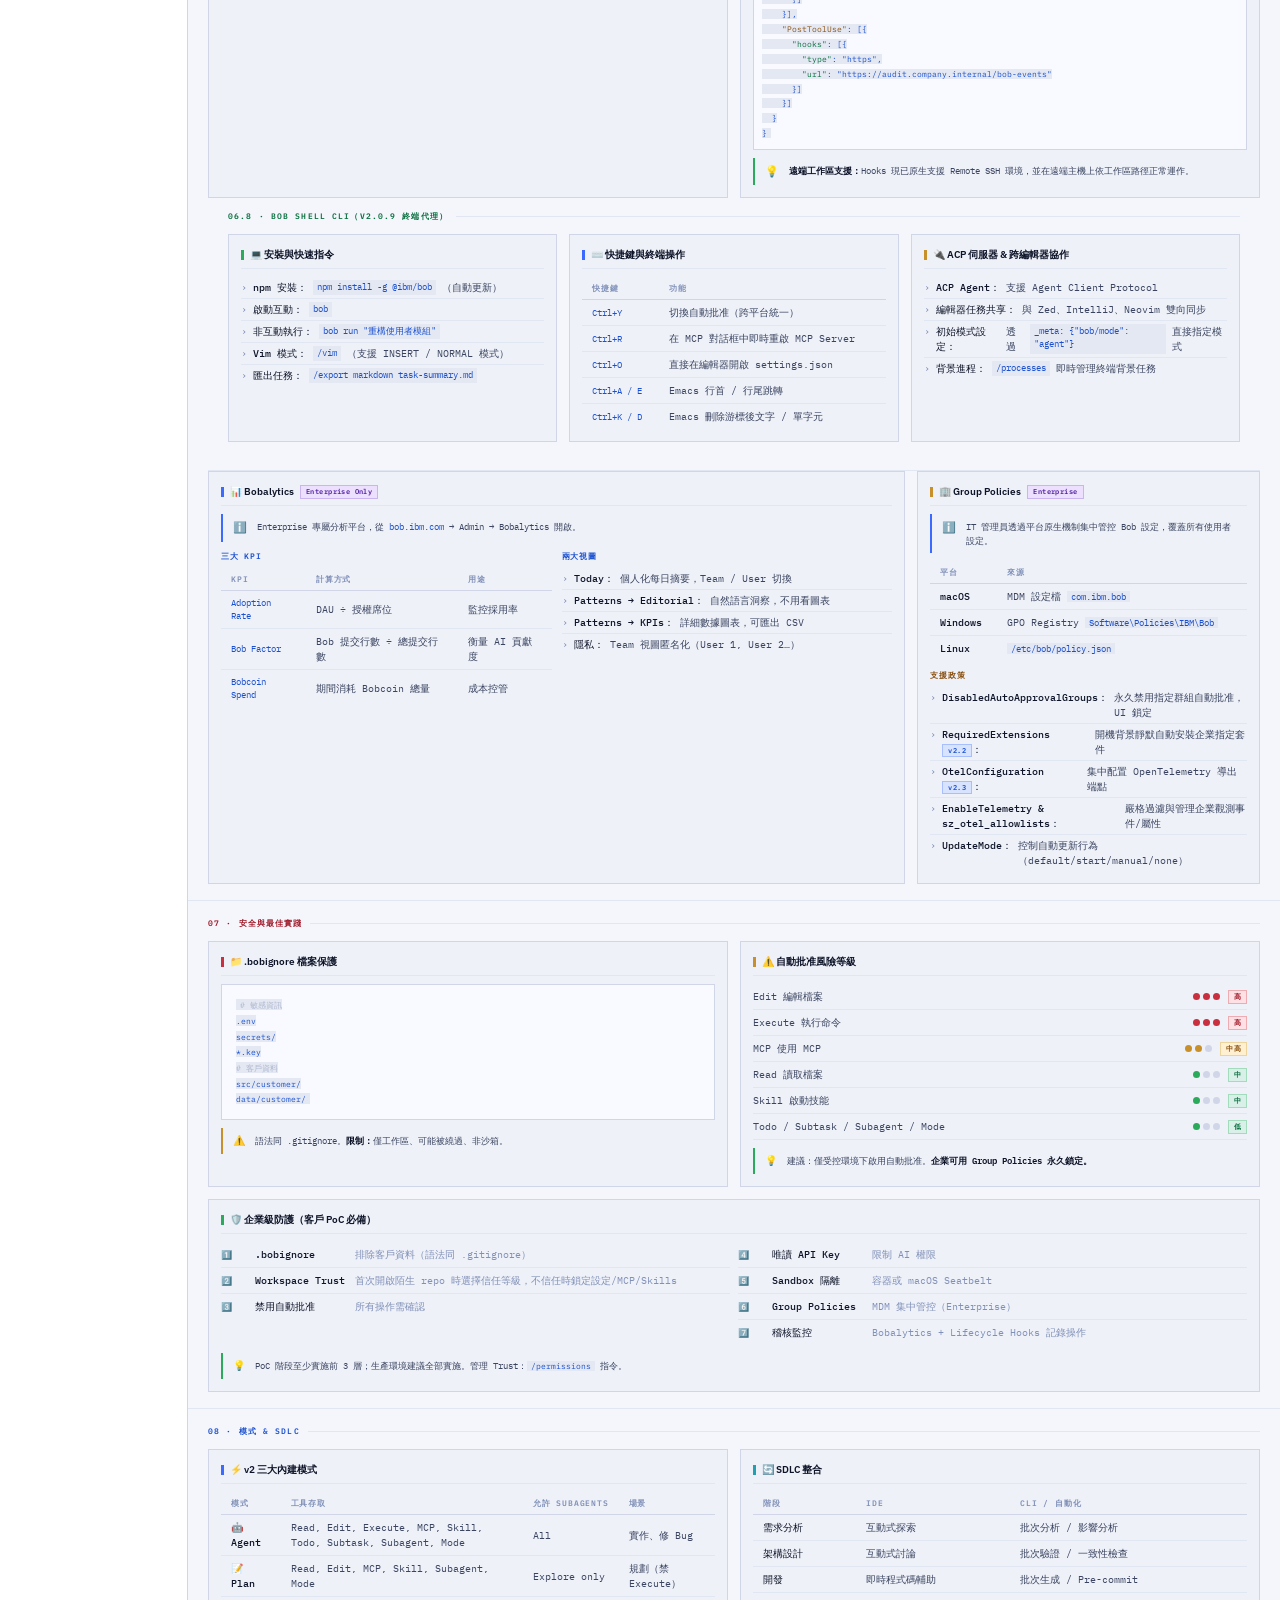
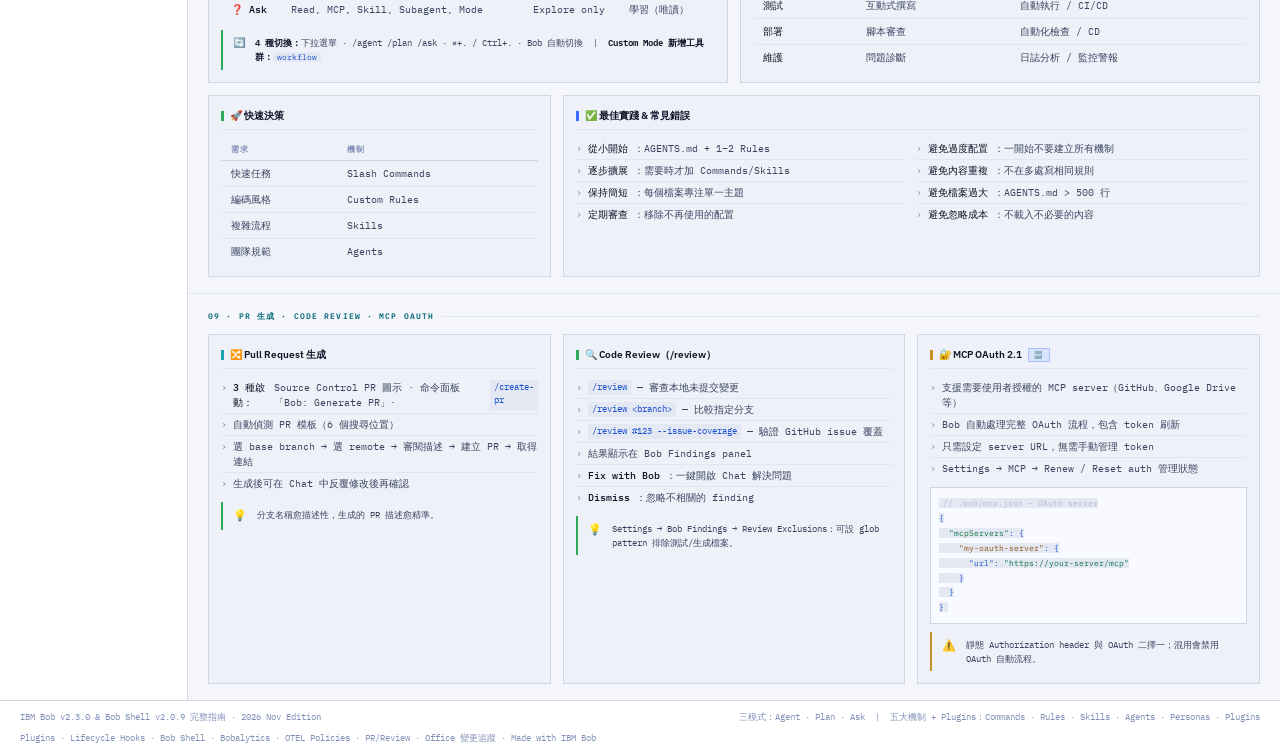
==== commit 320b0212: "update" ====
--- a/bob-full-ver.html
+++ b/bob-full-ver.html
@@ -3,8 +3,8 @@
 <head>
 <meta charset="UTF-8">
 <meta name="viewport" content="width=device-width, initial-scale=1.0">
-<!-- Updated: 2026-08-17 15:26:18 +0800 -->
-<title>IBM Bob v2 完整指南</title>
+<!-- Updated: 2026-11-04 13:50:45 +0800 -->
+<title>IBM Bob v2.3.0 & Bob Shell 完整指南</title>
 <link rel="preconnect" href="https://fonts.googleapis.com">
 <link rel="stylesheet" href="https://fonts.googleapis.com/css2?family=IBM+Plex+Mono:wght@400;500;600&family=IBM+Plex+Sans:wght@300;400;500;600;700&display=swap">
 <style>
@@ -604,6 +604,7 @@
       <div class="sb-item" onclick="scrollTo_('#rules')"><span class="sb-item__label">Custom Rules</span><span class="badge badge-med">中</span></div>
       <div class="sb-item" onclick="scrollTo_('#skills')"><span class="sb-item__label">Skills</span><span class="badge badge-high">高</span></div>
       <div class="sb-item" onclick="scrollTo_('#agents')"><span class="sb-item__label">AGENTS.md</span><span class="badge badge-high">最高</span></div>
+      <div class="sb-item" onclick="scrollTo_('#plugins')"><span class="sb-item__label">Plugins 插件</span><span class="badge badge-new">v2.3</span></div>
     </div>
     <div class="sb-divider"></div>
     <div class="sb-section">
@@ -613,20 +614,21 @@
     </div>
     <div class="sb-divider"></div>
     <div class="sb-section">
-      <div class="sb-head">v2 新功能</div>
-      <div class="sb-item" onclick="scrollTo_('#subagents')"><span class="sb-item__label">Subagents</span><span class="badge badge-new">🆕</span></div>
-      <div class="sb-item" onclick="scrollTo_('#rollback')"><span class="sb-item__label">Rollback</span><span class="badge badge-new">🆕</span></div>
-      <div class="sb-item" onclick="scrollTo_('#literate')"><span class="sb-item__label">Literate Coding</span><span class="badge badge-new">🆕</span></div>
-      <div class="sb-item" onclick="scrollTo_('#bobtips')"><span class="sb-item__label">Bob Tips</span><span class="badge badge-new">🆕</span></div>
-      <div class="sb-item" onclick="scrollTo_('#personas')"><span class="sb-item__label">Agent Personas</span><span class="badge badge-new">🆕</span></div>
-      <div class="sb-item" onclick="scrollTo_('#hooks')"><span class="sb-item__label">Lifecycle Hooks</span><span class="badge badge-new">🆕</span></div>
-      <div class="sb-item" onclick="scrollTo_('#bobalytics')"><span class="sb-item__label">Bobalytics</span><span class="badge badge-purple">Enterprise</span></div>
-      <div class="sb-item" onclick="scrollTo_('#misc-v2')"><span class="sb-item__label">其他改進</span><span class="badge badge-info">9項</span></div>
+      <div class="sb-head">v2.3 重大功能</div>
+      <div class="sb-item" onclick="scrollTo_('#subagents')"><span class="sb-item__label">Subagents</span><span class="badge badge-new">串流</span></div>
+      <div class="sb-item" onclick="scrollTo_('#rollback')"><span class="sb-item__label">Rollback</span><span class="badge badge-new">快照</span></div>
+      <div class="sb-item" onclick="scrollTo_('#literate')"><span class="sb-item__label">Literate Coding</span><span class="badge badge-new">Cmd+I</span></div>
+      <div class="sb-item" onclick="scrollTo_('#bobtips')"><span class="sb-item__label">Bob Tips</span><span class="badge badge-new">品質</span></div>
+      <div class="sb-item" onclick="scrollTo_('#personas')"><span class="sb-item__label">Agent Personas</span><span class="badge badge-new">角色</span></div>
+      <div class="sb-item" onclick="scrollTo_('#hooks')"><span class="sb-item__label">Lifecycle Hooks</span><span class="badge badge-new">7+ Hook</span></div>
+      <div class="sb-item" onclick="scrollTo_('#bobshell')"><span class="sb-item__label">Bob Shell (CLI)</span><span class="badge badge-info">v2.0.9</span></div>
+      <div class="sb-item" onclick="scrollTo_('#bobalytics')"><span class="sb-item__label">Bobalytics &amp; OTEL</span><span class="badge badge-purple">Enterprise</span></div>
+      <div class="sb-item" onclick="scrollTo_('#misc-v2')"><span class="sb-item__label">v2.3 新增特性</span><span class="badge badge-info">最新</span></div>
     </div>
     <div class="sb-divider"></div>
     <div class="sb-section">
       <div class="sb-head">工具 & 優化</div>
-      <div class="sb-item" onclick="scrollTo_('#tools')"><span class="sb-item__label">14+ 內建工具</span></div>
+      <div class="sb-item" onclick="scrollTo_('#tools')"><span class="sb-item__label">18+ 內建工具</span></div>
       <div class="sb-item" onclick="scrollTo_('#token')"><span class="sb-item__label">Token 節省策略</span></div>
       <div class="sb-item" onclick="scrollTo_('#sdlc')"><span class="sb-item__label">SDLC 整合</span></div>
     </div>
@@ -635,7 +637,7 @@
       <div class="sb-head">安全 & 模式</div>
       <div class="sb-item" onclick="scrollTo_('#security')"><span class="sb-item__label">安全指南</span></div>
       <div class="sb-item" onclick="scrollTo_('#modes')"><span class="sb-item__label">三大模式</span></div>
-      <div class="sb-item" onclick="scrollTo_('#pr-review')"><span class="sb-item__label">PR &amp; Code Review</span></div>
+      <div class="sb-item" onclick="scrollTo_('#pr-review')"><span class="sb-item__label">PR &amp; Review &amp; MCP</span></div>
     </div>
   </nav>
 
@@ -646,20 +648,20 @@
     <div id="pane-overview" class="pane active">
 
       <div class="pane-header">
-      <span class="pane-title">IBM Bob v2 完整指南</span>
-      <span class="pane-sub">四大機制 · 三種模式 · 14+ 工具</span>
+      <span class="pane-title">IBM Bob v2.3.0 完整指南</span>
+      <span class="pane-sub">四大機制 + Plugins · 三大模式 · 18+ 工具 · Bob Shell v2.0.9</span>
       <div class="pane-stats">
         <div class="stat"><span>Context</span><strong>270K tok</strong></div>
-        <div class="stat"><span>工具數</span><strong>14+</strong></div>
-        <div class="stat"><span>版本</span><strong>2026 Aug</strong></div>
-        </div>
-      </div>
-
-      <!-- v2 公告 -->
+        <div class="stat"><span>工具數</span><strong>18+</strong></div>
+        <div class="stat"><span>版本</span><strong>v2.3.0 (2026 Nov)</strong></div>
+        </div>
+      </div>
+
+      <!-- v2.3 公告 -->
     <div class="section">
       <div class="callout callout--new" style="border-left-color:var(--blue)">
         <span class="callout__icon">🆕</span>
-        <div><strong>v2 重大更新：</strong>三模式簡化（Agent / Plan / Ask）· Subagents 平行工作流 · Rollback 快照還原 · Literate Coding 編輯器內 AI · Bob Tips 即時品質分析 · 270K tokens · 平行工具呼叫 · MCP 設定 UI · Skills 設定頁 · <strong>Agent Personas</strong>（<code>.bob/agents/</code>）· <strong>Lifecycle Hooks</strong>（5 種 Hook）· <strong>Bobalytics</strong>（Enterprise 分析）· <strong>PR 生成</strong>與 <strong>Code Review</strong> 整合</div>
+        <div><strong>v2.3.0 重大更新：</strong>Mode 快速切換器（+ 選單與 prompt 內 chip）· 外部檔案與圖片附件（&gt;3.75MB 自動壓縮）· 實驗性網路搜尋（<code>web_search</code>）· <strong>Plugins 插件架構</strong>（<code>plugins/</code> 打包 skills、modes、rules、<code>mcp.json</code>）· <strong>MCP v2 Client</strong>（指令自動轉發 system prompt、tool annotations 標註）· <strong>Office 編輯自動備份與還原</strong>（<code>office_edit</code> 變更追蹤與備份）· <strong>Lifecycle Hooks 擴充</strong>（支援 HTTPS endpoint、<code>PermissionRequest/Resolved</code>、<code>Pre/PostCompact</code>）· <strong>Subagent 即時工具串流與回合繼承</strong> · <strong>Bob Shell v2.0.9</strong>（<code>@ibm/bob</code> npm 套件、Vim 模式、<code>/export</code>、Ctrl+Y 自動批准、ACP 編輯器協作）。</div>
       </div>
     </div>
 
@@ -770,6 +772,46 @@
         </div>
       </div>
 
+      <!-- Plugins 架構 -->
+      <div class="section" id="plugins">
+        <div class="section-label section-label--purple">02.5 · Plugins 插件架構（v2.3 核心）</div>
+        <div class="info-grid info-grid-3">
+          <div class="info-block ib--purple" style="grid-column:span 2">
+            <div class="info-block__head">📦 統一打包 Skills + Modes + Rules + MCP</div>
+            <div class="callout callout--info mb-8" style="padding:6px 10px;font-size:9px">
+              <span class="callout__icon">ℹ️</span>
+              <div>Bob v2.3 支援將整套能力打包進插件目錄，免重啟自動即時監控載入：</div>
+            </div>
+            <div class="info-grid" style="gap:8px">
+              <div>
+                <pre class="cb" style="font-size:9px;padding:8px"><code><span class="ha">.bob/plugins/my-plugin/</span>  <span class="hd"># 或 ~/.bob/plugins/</span>
+├── <span class="hr">mcp.json</span>            <span class="hd"># 內嵌 MCP 伺服器</span>
+├── <span class="ha">skills/</span>             <span class="hd"># 專屬技能組</span>
+│   └── my-skill/SKILL.md
+├── <span class="hg">modes/</span>              <span class="hd"># 自訂模式定義</span>
+└── <span class="hg">rules/</span>              <span class="hd"># 專屬規則集</span></code></pre>
+              </div>
+              <div>
+                <ul class="ilist">
+                  <li><strong>即時生效：</strong>新增或變更插件免重開 IDE 即刻熱載入</li>
+                  <li><strong>MCP 自動綁定：</strong>啟用插件時自動載入其 <code>mcp.json</code></li>
+                  <li><strong>狀態繼承：</strong>停用插件會連帶隱藏其所屬 skills/modes</li>
+                  <li><strong>全域插件：</strong>放置於 <code>~/.bob/plugins/</code> 跨工作區共用</li>
+                </ul>
+              </div>
+            </div>
+          </div>
+          <div class="info-block ib--teal">
+            <div class="info-block__head">✨ 插件優勢</div>
+            <ul class="ilist">
+              <li><strong>團隊一鍵分發：</strong>Git 同步 <code>.bob/plugins/</code> 即獲完整工具鏈</li>
+              <li><strong>隔離與模組化：</strong>不同業務領域套件各自獨立維護</li>
+              <li><strong>乾淨配置：</strong>主設定檔免堆積數十個 MCP 與規則</li>
+            </ul>
+          </div>
+        </div>
+      </div>
+
       <!-- Memory Import -->
       <div class="section" id="memory">
         <div class="section-label section-label--green">03 · Memory Import</div>
@@ -803,58 +845,65 @@
 
       <!-- 工具 -->
       <div class="section" id="tools">
-        <div class="section-label section-label--purple">04 · 內建工具（14+）</div>
+        <div class="section-label section-label--purple">04 · 內建工具（18+ 工具完整陣容）</div>
         <div class="callout callout--tip mb-12">
           <span class="callout__icon">💡</span>
-          <div>只要清楚描述任務，Bob 會自動選擇工具。<strong>🆕 v2 新增平行工具呼叫</strong>，多個獨立工具同時執行，大幅降低等待時間。</div>
+          <div>只要清楚描述任務，Bob 會自動選擇最佳工具。支援<strong>平行工具呼叫</strong>、<strong>即時串流輸出</strong>與<strong>權限精細控制</strong>。</div>
         </div>
         <div class="info-grid info-grid-3">
           <div>
-            <div class="tool-group-head"><span class="dot-accent" style="background:var(--blue)"></span>檔案操作</div>
+            <div class="tool-group-head"><span class="dot-accent" style="background:var(--blue)"></span>檔案操作 &amp; Office</div>
             <table class="dtable">
-              <thead><tr><th>工具</th><th>節省</th></tr></thead>
+              <thead><tr><th>工具</th><th>特性與用途</th></tr></thead>
               <tbody>
-                <tr><td class="key">read_file</td><td>line_range 省 80–95%</td></tr>
-                <tr><td class="key">write_file</td><td>新檔案首選</td></tr>
-                <tr><td class="key">apply_diff</td><td>小改動省 90%+</td></tr>
-                <tr><td class="key">insert_content</td><td>不覆寫現有</td></tr>
-                <tr><td class="key">search_and_replace <span class="badge badge-new">🆕</span></td><td>跨行精準替換</td></tr>
+                <tr><td class="key">read_file</td><td><code>range</code> + <code>context_focus_query</code></td></tr>
+                <tr><td class="key">apply_diff</td><td>Surgical edits 首選，省 90%+ token</td></tr>
+                <tr><td class="key">write_file</td><td>完整建立新檔案</td></tr>
+                <tr><td class="key">insert_content</td><td>行號精準插入不覆寫</td></tr>
+                <tr><td class="key">search_and_replace</td><td>支援 Regex 跨檔替換</td></tr>
+                <tr><td class="key">office_read <span class="badge badge-new">v2.3</span></td><td>讀取 .docx / .xlsx / .pptx 結構</td></tr>
+                <tr><td class="key">office_edit <span class="badge badge-new">v2.3</span></td><td>Office 編輯 + 自動備份與還原</td></tr>
               </tbody>
             </table>
           </div>
           <div>
-            <div class="tool-group-head"><span class="dot-accent" style="background:var(--teal)"></span>搜尋探索</div>
+            <div class="tool-group-head"><span class="dot-accent" style="background:var(--teal)"></span>搜尋探索 &amp; 聯網</div>
             <table class="dtable">
               <thead><tr><th>工具</th><th>最佳實踐</th></tr></thead>
               <tbody>
-                <tr><td class="key">glob <span class="badge badge-new">🆕</span></td><td>按修改時間排序</td></tr>
-                <tr><td class="key">grep <span class="badge badge-new">🆕</span></td><td>省 70–90%探索成本</td></tr>
-                <tr><td class="key">list_files</td><td>遞迴探索專案</td></tr>
-                <tr><td class="key">GetSymbolsOverview <span class="badge badge-new">🆕</span></td><td>先了解結構</td></tr>
-                <tr><td class="key">FindSymbol <span class="badge badge-new">🆕</span></td><td>精準定位函數</td></tr>
-                <tr><td class="key">FindReferencingSymbols <span class="badge badge-new">🆕</span></td><td>理解依賴</td></tr>
+                <tr><td class="key">grep</td><td>Regex 內容搜尋，省 70–90% 成本</td></tr>
+                <tr><td class="key">glob</td><td>檔名模式匹配（依修改時間排序）</td></tr>
+                <tr><td class="key">list_files</td><td>目錄樹結構掃描</td></tr>
+                <tr><td class="key">GetSymbolsOverview</td><td>代碼符號高階輪廓</td></tr>
+                <tr><td class="key">FindSymbol</td><td>精確定位類別/函數路徑</td></tr>
+                <tr><td class="key">FindReferencingSymbols</td><td>交叉依賴與引用關聯</td></tr>
+                <tr><td class="key">web_search <span class="badge badge-new">v2.3</span></td><td>即時公網搜尋（最新資訊）</td></tr>
+                <tr><td class="key">web_fetch</td><td>讀取指定 URL 網頁內容</td></tr>
               </tbody>
             </table>
           </div>
           <div>
-            <div class="tool-group-head"><span class="dot-accent" style="background:var(--amber)"></span>執行 &amp; Agent</div>
-            <table class="dtable mb-12">
+            <div class="tool-group-head"><span class="dot-accent" style="background:var(--amber)"></span>執行、視覺化 &amp; 安全</div>
+            <table class="dtable mb-8">
               <thead><tr><th>工具</th><th>用途</th></tr></thead>
               <tbody>
-                <tr><td class="key">execute_command</td><td>合併命令執行</td></tr>
-                <tr><td class="key">ask_followup_question</td><td>需要澄清時</td></tr>
+                <tr><td class="key">execute_command</td><td>終端命令（支援串流與背景進程）</td></tr>
+                <tr><td class="key">create_chart <span class="badge badge-new">v2.3</span></td><td>生成互動 ECharts 視覺圖表</td></tr>
+                <tr><td class="key">create_html_artifact</td><td>產出可分享的一頁式靜態摘要</td></tr>
+                <tr><td class="key">check_package_vulnerabilities</td><td>OSV.dev 依賴漏洞掃描</td></tr>
+                <tr><td class="key">dismiss_security_findings</td><td>安全儀表板告警判定與解除</td></tr>
               </tbody>
             </table>
-            <div class="tool-group-head"><span class="dot-accent" style="background:var(--red)"></span>Agent 工具 <span class="badge badge-new">🆕</span></div>
+            <div class="tool-group-head"><span class="dot-accent" style="background:var(--red)"></span>Agent &amp; 流程編排</div>
             <table class="dtable">
               <thead><tr><th>工具</th><th>用途</th></tr></thead>
               <tbody>
-                <tr><td class="key">spawn_subagent</td><td>生成子代理</td></tr>
-                <tr><td class="key">start_subtask</td><td>可視化子任務</td></tr>
-                <tr><td class="key">use_skill</td><td>載入 Skill 指令</td></tr>
-                <tr><td class="key">start_workflow</td><td>多步驟流程</td></tr>
-                <tr><td class="key">update_todo_list</td><td>複雜任務追蹤</td></tr>
-                <tr><td class="key">switch_mode</td><td>動態切換模式</td></tr>
+                <tr><td class="key">spawn_subagent <span class="badge badge-new">v2.3</span></td><td>平行子代理（支援 <code>fork_context</code> 與串流）</td></tr>
+                <tr><td class="key">start_subtask</td><td>可視化子任務進程</td></tr>
+                <tr><td class="key">start_workflow</td><td>引導式多步驟工作流程</td></tr>
+                <tr><td class="key">use_skill</td><td>按需啟動專業 Skill 指令集</td></tr>
+                <tr><td class="key">update_todo_list</td><td>動態任務狀態追蹤管理</td></tr>
+                <tr><td class="key">switch_mode</td><td>動態模式切換</td></tr>
               </tbody>
             </table>
           </div>
@@ -979,17 +1028,16 @@
             </div>
           </div>
           <div class="info-block ib--blue" id="misc-v2">
-            <div class="info-block__head">🚀 其他重大改進</div>
+            <div class="info-block__head">🚀 v2.3 重大改進精華</div>
             <ul class="ilist">
-              <li><strong>Agent Steering</strong>：執行中輸入新指令</li>
-              <li><strong>Context 270K</strong>：從 200K 增加</li>
-              <li><strong>平行工具呼叫</strong>：多工具同時執行</li>
-              <li><strong>可編輯命令</strong>：執行前手動修改</li>
-              <li><strong>Task-level 批准</strong>：任務獨立設定</li>
-              <li><strong>MCP UI 管理</strong>：Settings 視覺化</li>
-              <li><strong>Context Pills</strong>：文字自動轉 pill</li>
-              <li><strong>Nested Workflows</strong>：工作流可巢狀</li>
-              <li><strong>.docx/.pdf/.xlsx</strong>：可直接附件</li>
+              <li><strong>Mode 快速切換</strong>：+ 選單與 prompt 內 active chip</li>
+              <li><strong>外部檔案附件</strong>：工作區外檔案/圖片直接拖入（&gt;3.75MB 自動壓縮）</li>
+              <li><strong>Web Search 聯網</strong>：實驗性 <code>web_search</code> 即時搜尋</li>
+              <li><strong>Office 變更追蹤</strong>：<code>office_edit</code> 自動備份與單鍵還原</li>
+              <li><strong>MCP v2 升級</strong>：Server instructions 自動轉發至 system prompt</li>
+              <li><strong>Subagent 工具串流</strong>：即時展示工具執行結果，繼承任務回合限制</li>
+              <li><strong>Contextual Task Naming</strong>：工作流程中 <code>setTaskTitle</code> 動態命名</li>
+              <li><strong>環境即時時鐘</strong>：Turn 上下文自動注入精準時間戳與日期</li>
             </ul>
           </div>
         </div>
@@ -1034,37 +1082,86 @@
 
           <!-- Lifecycle Hooks -->
           <div class="info-block ib--teal" id="hooks">
-            <div class="info-block__head">🔗 Lifecycle Hooks <span class="badge badge-new">🆕</span></div>
+            <div class="info-block__head">🔗 Lifecycle Hooks <span class="badge badge-new">v2.3 擴充</span></div>
             <div class="callout callout--info mb-8" style="padding:6px 10px;font-size:9px">
               <span class="callout__icon">ℹ️</span>
-              <div>在 <code>settings.json</code> 的 <code>hooks</code> 鍵定義 shell 命令，在 Bob session 關鍵節點自動執行。</div>
+              <div>在 <code>settings.json</code> 定義 Shell 命令或 <strong>HTTPS 遠端端點</strong>，在關鍵生命週期事件自動觸發。</div>
             </div>
             <table class="dtable mb-8">
-              <thead><tr><th>Hook</th><th>時機</th><th>可阻擋</th><th>Stdout</th></tr></thead>
+              <thead><tr><th>Hook 事件</th><th>觸發時機</th><th>阻擋行為</th><th>Stdout 處理</th></tr></thead>
               <tbody>
-                <tr><td class="key">SessionStart</td><td>Session 開始時（一次）</td><td>✗</td><td>注入 context</td></tr>
-                <tr><td class="key">UserPromptSubmit</td><td>每次送出 prompt 前</td><td>✓ exit 2</td><td>注入 context</td></tr>
-                <tr><td class="key">PreToolUse</td><td>工具執行前</td><td>✓ exit 2</td><td>忽略</td></tr>
-                <tr><td class="key">PostToolUse</td><td>工具執行後</td><td>✗</td><td>忽略</td></tr>
-                <tr><td class="key">Stop</td><td>Agent 停止後</td><td>✗</td><td>忽略</td></tr>
+                <tr><td class="key">SessionStart</td><td>Session 啟動時</td><td>✗</td><td>自動注入為上下文</td></tr>
+                <tr><td class="key">UserPromptSubmit</td><td>使用者送出 Prompt 前</td><td>✓ exit 2 阻擋</td><td>自動注入為上下文</td></tr>
+                <tr><td class="key">PreToolUse</td><td>指定工具執行前</td><td>✓ exit 2 阻擋</td><td>忽略</td></tr>
+                <tr><td class="key">PostToolUse</td><td>工具完成後</td><td>✗</td><td>忽略（接收工具 I/O）</td></tr>
+                <tr><td class="key">PreCompact <span class="badge badge-new">v2.3</span></td><td>上下文壓縮前</td><td>✓ exit 2 阻擋</td><td>檢查或阻擋壓縮</td></tr>
+                <tr><td class="key">PostCompact <span class="badge badge-new">v2.3</span></td><td>上下文壓縮完成後</td><td>✗</td><td>壓縮後處理</td></tr>
+                <tr><td class="key">PermissionRequest <span class="badge badge-new">v2.3</span></td><td>工具請求授權時</td><td>✓ 自動解析</td><td>自動判定授權</td></tr>
+                <tr><td class="key">PermissionResolved <span class="badge badge-new">v2.3</span></td><td>授權決定成立時</td><td>✗</td><td>授權稽核</td></tr>
+                <tr><td class="key">Stop</td><td>Agent 停止後</td><td>✗</td><td>後續清理/通知</td></tr>
               </tbody>
             </table>
-            <pre class="cb" style="font-size:9px;padding:10px"><code><span class="hd">// settings.json</span>
+            <pre class="cb" style="font-size:9px;padding:8px"><code><span class="hd">// settings.json — 支援 command 與 https 雙重 handler</span>
 {
   <span class="hg">"hooks"</span>: {
     <span class="ha">"PreToolUse"</span>: [{
-      <span class="hg">"matcher"</span>: <span class="hb">"^write_file$"</span>,
+      <span class="hg">"matcher"</span>: <span class="hb">"^(write_file|apply_diff)$"</span>,
       <span class="hg">"hooks"</span>: [{
         <span class="hg">"type"</span>: <span class="hb">"command"</span>,
-        <span class="hg">"command"</span>: <span class="hb">"sh .bob/hooks/check.sh"</span>,
+        <span class="hg">"command"</span>: <span class="hb">"sh .bob/hooks/security-guard.sh"</span>,
         <span class="hg">"timeout"</span>: 5
+      }]
+    }],
+    <span class="ha">"PostToolUse"</span>: [{
+      <span class="hg">"hooks"</span>: [{
+        <span class="hg">"type"</span>: <span class="hb">"https"</span>,
+        <span class="hg">"url"</span>: <span class="hb">"https://audit.company.internal/bob-events"</span>
       }]
     }]
   }
 }</code></pre>
             <div class="callout callout--tip mt-8 mb-0" style="padding:6px 10px;font-size:9px">
               <span class="callout__icon">💡</span>
-              <div><strong>阻擋原則：</strong>只有 UserPromptSubmit 和 PreToolUse 支援 exit 2 阻擋。全域 hooks（<code>~/.bob/settings/settings.json</code>）與工作區 hooks（<code>.bob/settings.json</code>）合併執行。</div>
+              <div><strong>遠端工作區支援：</strong>Hooks 現已原生支援 Remote SSH 環境，並在遠端主機上依工作區路徑正常運作。</div>
+            </div>
+          </div>
+        </div>
+
+        <!-- Bob Shell CLI 專區 -->
+        <div class="section" id="bobshell" style="padding-top:0">
+          <div class="section-label section-label--green">06.8 · Bob Shell CLI（v2.0.9 終端代理）</div>
+          <div class="info-grid info-grid-3 mb-12">
+            <div class="info-block ib--green">
+              <div class="info-block__head">💻 安裝與快速指令</div>
+              <ul class="ilist">
+                <li><strong>npm 安裝：</strong><code>npm install -g @ibm/bob</code>（自動更新）</li>
+                <li><strong>啟動互動：</strong><code>bob</code></li>
+                <li><strong>非互動執行：</strong><code>bob run "重構使用者模組"</code></li>
+                <li><strong>Vim 模式：</strong><code>/vim</code>（支援 INSERT / NORMAL 模式）</li>
+                <li><strong>匯出任務：</strong><code>/export markdown task-summary.md</code></li>
+              </ul>
+            </div>
+            <div class="info-block ib--blue">
+              <div class="info-block__head">⌨️ 快捷鍵與終端操作</div>
+              <table class="dtable">
+                <thead><tr><th>快捷鍵</th><th>功能</th></tr></thead>
+                <tbody>
+                  <tr><td class="key">Ctrl+Y</td><td>切換自動批准（跨平台統一）</td></tr>
+                  <tr><td class="key">Ctrl+R</td><td>在 MCP 對話框中即時重啟 MCP Server</td></tr>
+                  <tr><td class="key">Ctrl+O</td><td>直接在編輯器開啟 settings.json</td></tr>
+                  <tr><td class="key">Ctrl+A / E</td><td>Emacs 行首 / 行尾跳轉</td></tr>
+                  <tr><td class="key">Ctrl+K / D</td><td>Emacs 刪除游標後文字 / 單字元</td></tr>
+                </tbody>
+              </table>
+            </div>
+            <div class="info-block ib--amber">
+              <div class="info-block__head">🔌 ACP 伺服器 &amp; 跨編輯器協作</div>
+              <ul class="ilist">
+                <li><strong>ACP Agent：</strong>支援 Agent Client Protocol</li>
+                <li><strong>編輯器任務共享：</strong>與 Zed、IntelliJ、Neovim 雙向同步</li>
+                <li><strong>初始模式設定：</strong>透過 <code>_meta: {"bob/mode": "agent"}</code> 直接指定模式</li>
+                <li><strong>背景進程：</strong><code>/processes</code> 即時管理終端背景任務</li>
+              </ul>
             </div>
           </div>
         </div>
@@ -1117,6 +1214,9 @@
             <div style="font-size:8px;letter-spacing:.1em;text-transform:uppercase;color:var(--amber-lt);margin-bottom:6px;font-weight:600">支援政策</div>
             <ul class="ilist">
               <li><strong>DisabledAutoApprovalGroups：</strong>永久禁用指定群組自動批准，UI 鎖定</li>
+              <li><strong>RequiredExtensions <span class="badge badge-new">v2.2</span>：</strong>開機背景靜默自動安裝企業指定套件</li>
+              <li><strong>OtelConfiguration <span class="badge badge-new">v2.3</span>：</strong>集中配置 OpenTelemetry 導出端點</li>
+              <li><strong>EnableTelemetry &amp; sz_otel_allowlists：</strong>嚴格過濾與管理企業觀測事件/屬性</li>
               <li><strong>UpdateMode：</strong>控制自動更新行為（default/start/manual/none）</li>
             </ul>
           </div>
@@ -1284,7 +1384,7 @@
               <li>只需設定 server URL，無需手動管理 token</li>
               <li>Settings → MCP → Renew / Reset auth 管理狀態</li>
             </ul>
-            <pre class="cb" style="font-size:9px;padding:8px"><code><span class="hd">// mcp_settings.json — OAuth server</span>
+            <pre class="cb" style="font-size:9px;padding:8px"><code><span class="hd">// .bob/mcp.json — OAuth server</span>
 {
   <span class="hg">"mcpServers"</span>: {
     <span class="ha">"my-oauth-server"</span>: {
@@ -1317,9 +1417,9 @@
             <ul class="ilist">
               <li><strong>專案根目錄</strong>：<code>AGENTS.md</code> 放「為什麼」、<code>.bobignore</code> 放「不能碰什麼」</li>
               <li><strong>專案內 .bob/</strong>：放可操作的配置（Rules、Commands、Skills、Memory）</li>
-              <li><strong>全域 ~/.bob/</strong>：放跨專案共用設定（個人模式、MCP、常用規則）</li>
-              <li><strong>高成本項</strong>：<code>AGENTS.md</code>、<code>custom_modes.yaml</code>、<code>mcp_settings.json</code></li>
-              <li><strong>按需載入項</strong>：Slash Commands、Skills</li>
+              <li><strong>全域 ~/.bob/</strong>：放跨專案共用設定（個人模式、MCP、常用規則、全域插件）</li>
+              <li><strong>高成本項</strong>：<code>AGENTS.md</code>、<code>custom_modes.yaml</code>、<code>.bob/mcp.json</code></li>
+              <li><strong>按需載入項</strong>：Slash Commands、Skills、Plugins</li>
             </ul>
           </div>
           <div class="info-block ib--green">
@@ -1342,9 +1442,9 @@
 ├── <span class="hr">.bobignore</span>                             <span class="hd">← 阻擋敏感檔案/資料夾</span>
 ├── .gitignore                             <span class="hd">← 常與 .bobignore 搭配</span>
 └── <span class="hb">.bob/</span>                                  <span class="hd">← 專案級 Bob 設定，優先於全域</span>
-    ├── settings.json                      <span class="hd">← 專案設定；不直接進上下文</span>
+    ├── settings.json                      <span class="hd">← 專案設定、Hooks、Profiles</span>
     ├── custom_modes.yaml                  <span class="hd">← 自訂模式；模式指令進系統提示</span>
-    ├── mcp_settings.json                  <span class="hd">← MCP 設定；description 成本高</span>
+    ├── <span class="hr">mcp.json</span>                           <span class="hd">← 專案 MCP 設定（v2 規範）</span>
     ├── <span class="hg">rules/</span>         *.md               <span class="hd">← 所有模式共用；持續影響回應</span>
     ├── <span class="hg">rules-{mode-slug}/</span>  *.md          <span class="hd">← 只在該 mode 載入</span>
     ├── <span class="ha">commands/</span>      *.md               <span class="hd">← 手動觸發時載入，低成本</span>
@@ -1352,17 +1452,22 @@
     │   └── skill-name/
     │       ├── SKILL.md                   <span class="hd">← 技能主定義；選擇時載入</span>
     │       └── support-files...
+    ├── <span class="hr">plugins/</span>                           <span class="hd">← Plugins 套件打包 🆕 v2.3</span>
+    │   └── plugin-name/                   <span class="hd">← 內建 mcp.json, skills, modes, rules</span>
     ├── <span class="hr">agents/</span>
-    │   └── code-reviewer.md               <span class="hd">← Subagent Persona 定義 🆕</span>
+    │   └── code-reviewer.md               <span class="hd">← Subagent Persona 定義</span>
     └── <span class="hg">memory/</span>                            <span class="hd">← Memory Import 模組庫</span>
         ├── intro/   core/   features/
         ├── security/   best-practices/
         └── project-context.md
 
 <span class="ha">~/.bob/</span>                                    <span class="hd">← 全域設定，跨專案共用</span>
-├── settings.json   custom_modes.yaml
-├── mcp_settings.json
-└── <span class="hg">rules/</span>  <span class="hg">rules-{mode}/</span>  <span class="ha">commands/</span>  <span class="ha">skills/</span></code></pre>
+├── settings/
+│   ├── settings.json
+│   └── mcp.json
+├── custom_modes.yaml
+├── <span class="hr">plugins/</span>                               <span class="hd">← 全域插件目錄 🆕</span>
+└── <span class="hg">rules/</span>  <span class="hg">rules-{mode}/</span>  <span class="ha">commands/</span>  <span class="ha">skills/</span>  <span class="ha">agents/</span></code></pre>
       </div>
 
       <div class="section">
@@ -1374,11 +1479,12 @@
             <tr><td class="key">rules-{mode}/</td><td>某一 mode 專用規則</td><td><span class="badge badge-med">中</span> 僅該模式啟用時</td><td>只寫該 mode 真正需要的限制</td></tr>
             <tr><td class="key">commands/</td><td>Slash Commands</td><td><span class="badge badge-low">低</span> 手動觸發時</td><td>一個命令只做一件事</td></tr>
             <tr><td class="key">skills/</td><td>複雜任務流程</td><td><span class="badge badge-high">高</span> 被選中時載入</td><td>SKILL.md 聚焦，支援檔外拆</td></tr>
-            <tr><td class="key">agents/ <span class="badge badge-new">🆕</span></td><td>Subagent Persona 定義</td><td><span class="badge badge-low">低</span> spawn 時匹配載入</td><td>name/description/tools 三欄位</td></tr>
+            <tr><td class="key">plugins/ <span class="badge badge-new">v2.3</span></td><td>整合套件（Skills+Modes+Rules+MCP）</td><td><span class="badge badge-low">低</span> 熱載入監控</td><td>一模組一目錄，內建獨立 mcp.json</td></tr>
+            <tr><td class="key">agents/</td><td>Subagent Persona 定義</td><td><span class="badge badge-low">低</span> spawn 時匹配載入</td><td>name/description/tools 三欄位</td></tr>
             <tr><td class="key">memory/</td><td>@path 引用的模組化知識</td><td>由 AGENTS.md 引用時</td><td>按主題分層，不要堆成大檔</td></tr>
             <tr><td class="key">custom_modes.yaml</td><td>定義角色與 custom instructions</td><td><span class="badge badge-high">高</span> 進系統提示</td><td>只保留必要 persona</td></tr>
-            <tr><td class="key">mcp_settings.json</td><td>MCP server 註冊與描述</td><td><span class="badge badge-high">高</span> description 成本明顯</td><td>只連必要 MCP，description 要短</td></tr>
-            <tr><td class="key">settings.json</td><td>設定與行為開關</td><td>通常不進上下文</td><td>視為執行設定，不要混規範</td></tr>
+            <tr><td class="key">mcp.json <span class="badge badge-new">v2.3</span></td><td>MCP server 註冊與描述（v2）</td><td><span class="badge badge-high">高</span> description 成本明顯</td><td>只連必要 MCP，使用 v2 協議</td></tr>
+            <tr><td class="key">settings.json</td><td>設定、Hooks 與 Profiles</td><td>通常不進上下文</td><td>視為執行設定，包含 hooks 與 profiles</td></tr>
           </tbody>
         </table>
 
@@ -1639,9 +1745,9 @@
 </div><!-- /shell -->
 
 <footer class="site-footer">
-  <span>IBM Bob v2 完整指南 · 2026 Aug（爬取 2026-08-16）</span>
-  <span>三模式：Agent · Plan · Ask &nbsp;|&nbsp; 五大機制：Commands · Rules · Skills · Agents · Personas</span>
-  <span>Agent Personas · Lifecycle Hooks · Bobalytics · Group Policies · PR/Review · MCP OAuth 🚀 &nbsp;|&nbsp; Made with IBM Bob</span>
+  <span>IBM Bob v2.3.0 &amp; Bob Shell v2.0.9 完整指南 · 2026 Nov Edition</span>
+  <span>三模式：Agent · Plan · Ask &nbsp;|&nbsp; 五大機制 + Plugins：Commands · Rules · Skills · Agents · Personas · Plugins</span>
+  <span>Plugins · Lifecycle Hooks · Bob Shell · Bobalytics · OTEL Policies · PR/Review · Office 變更追蹤 · Made with IBM Bob</span>
 </footer>
 
 <script>
